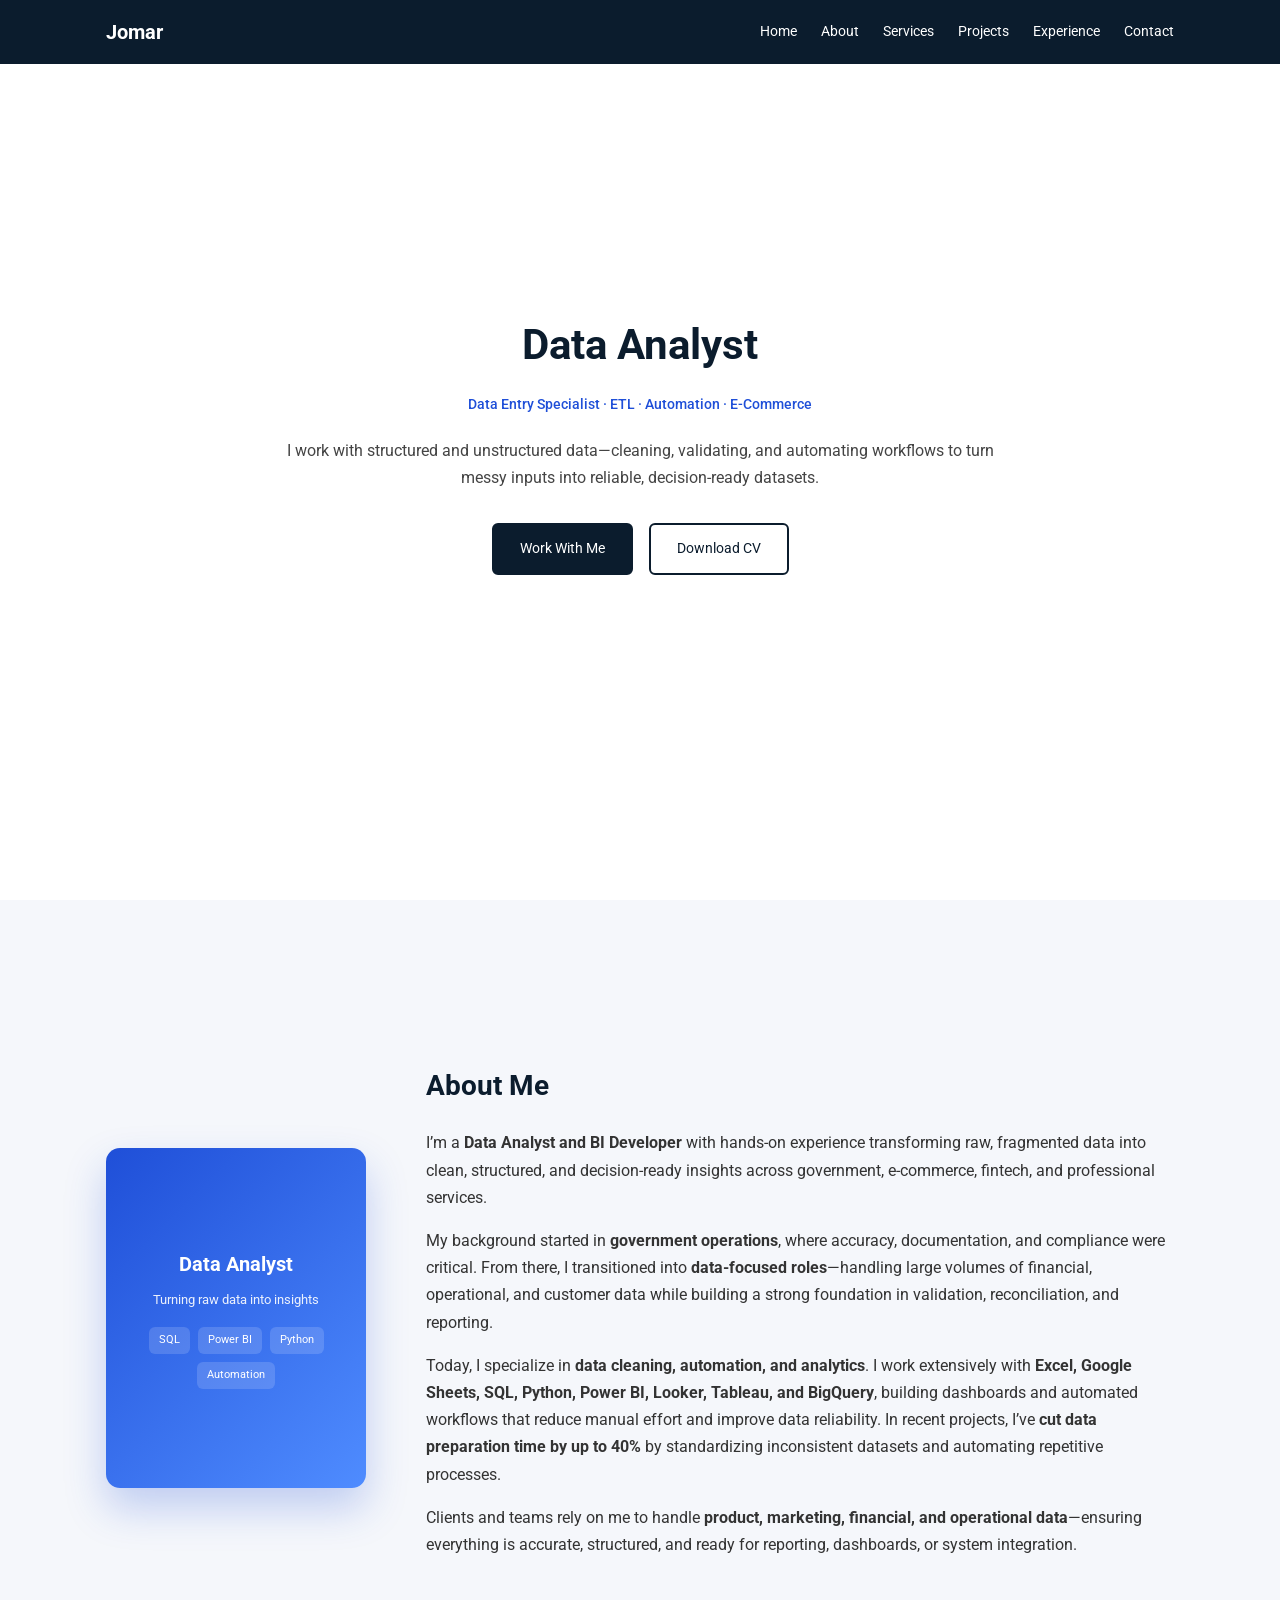
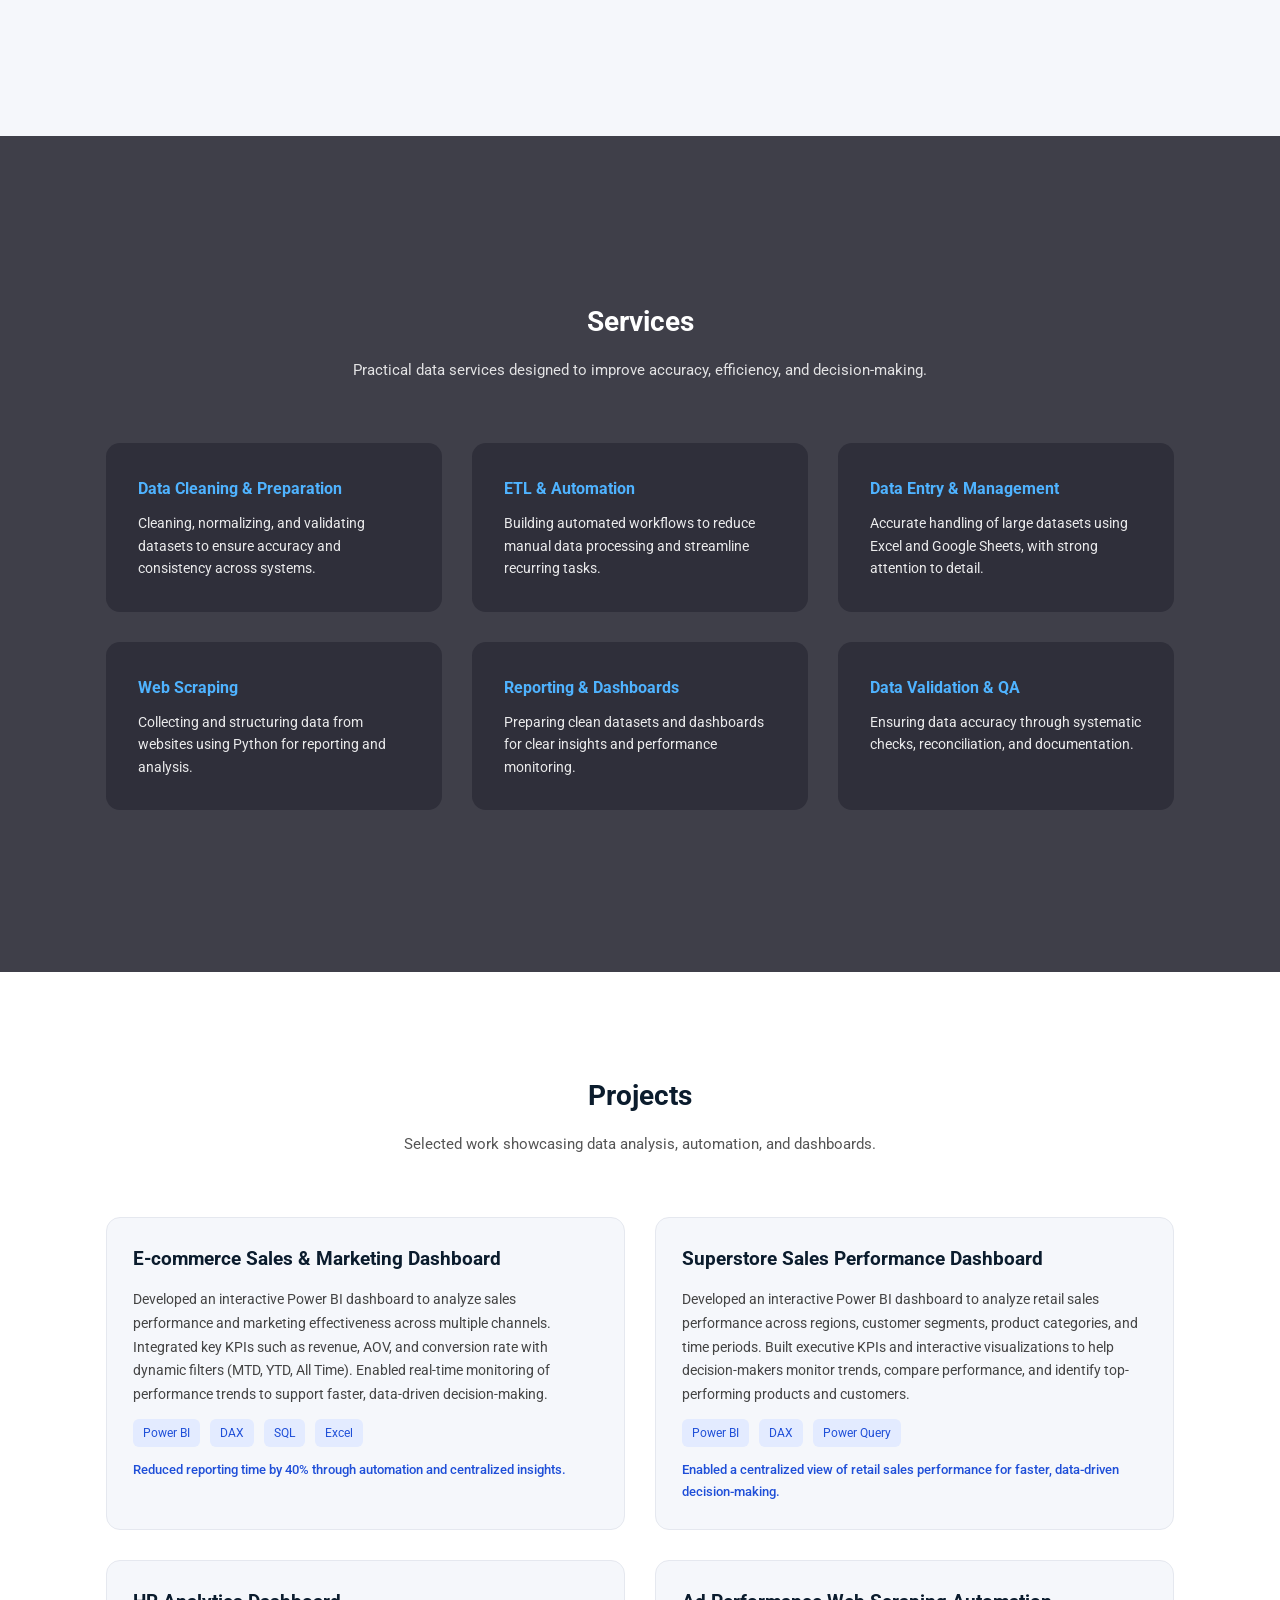
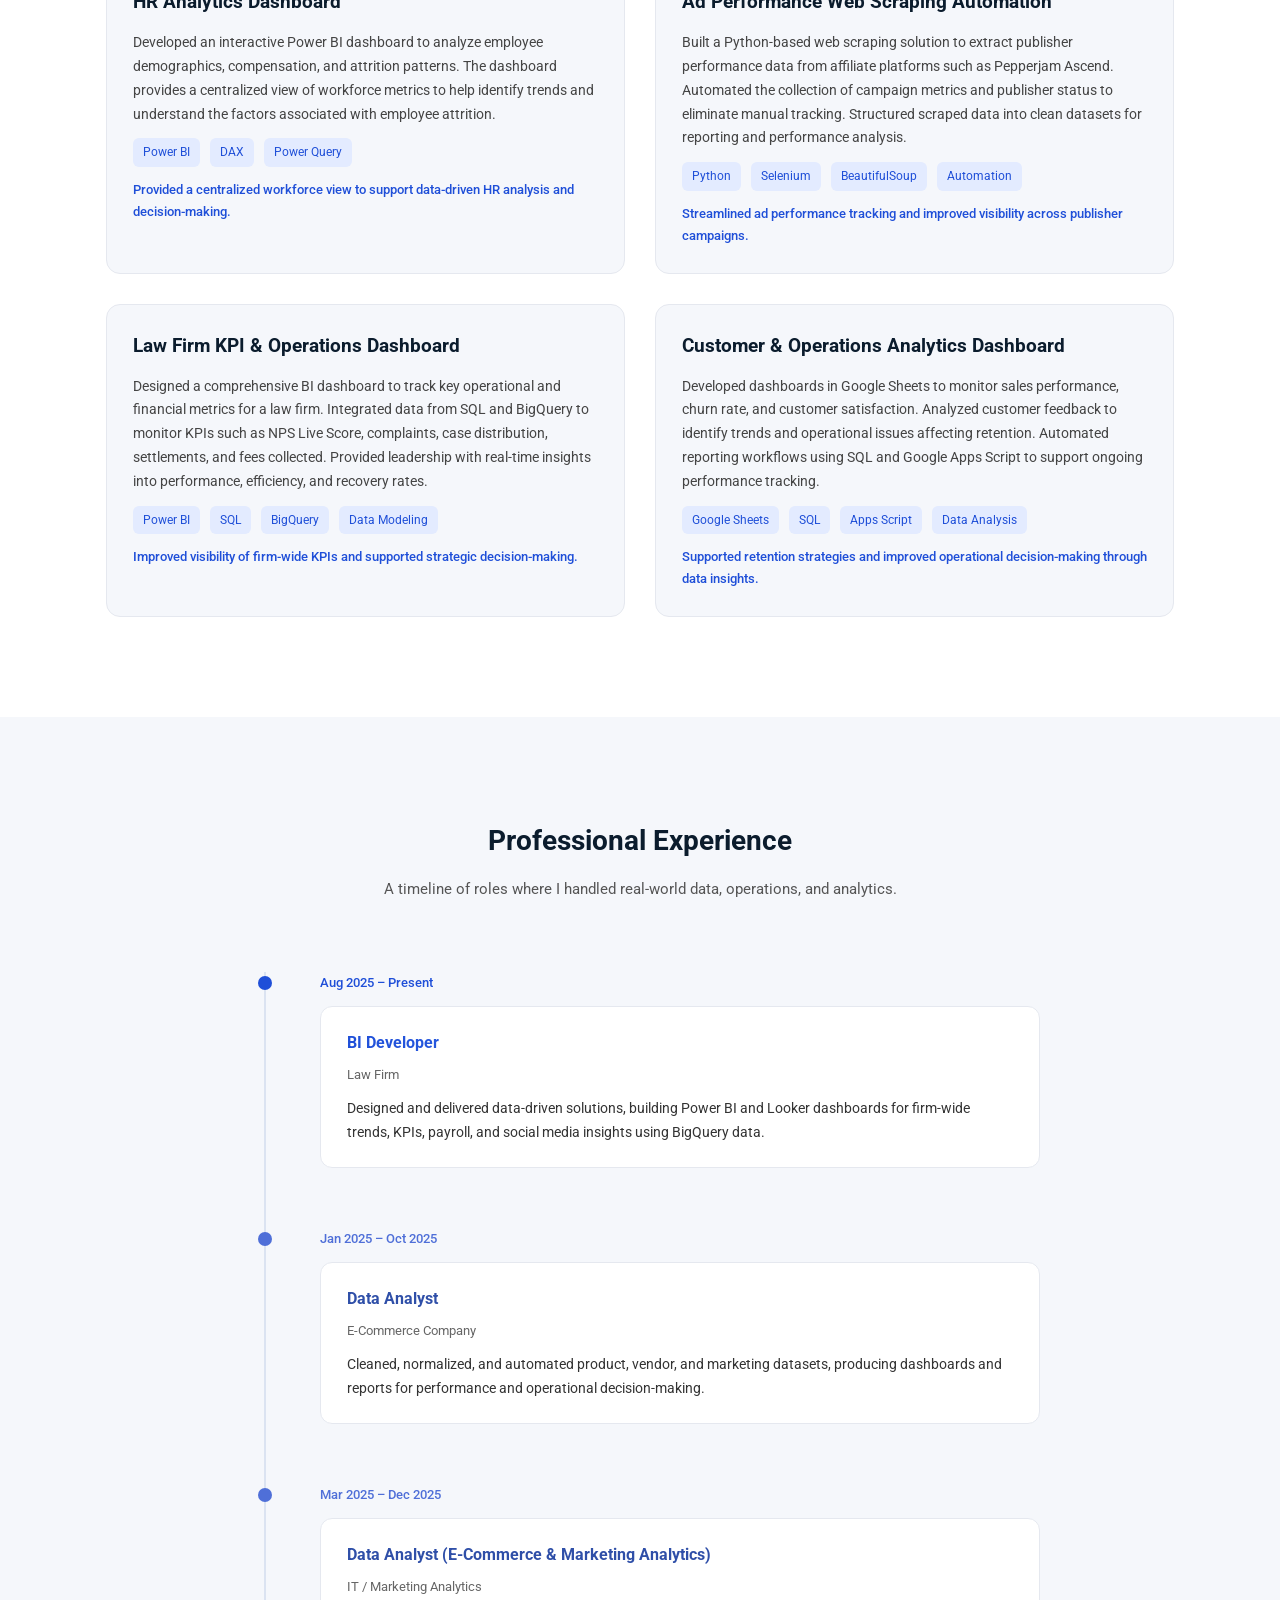
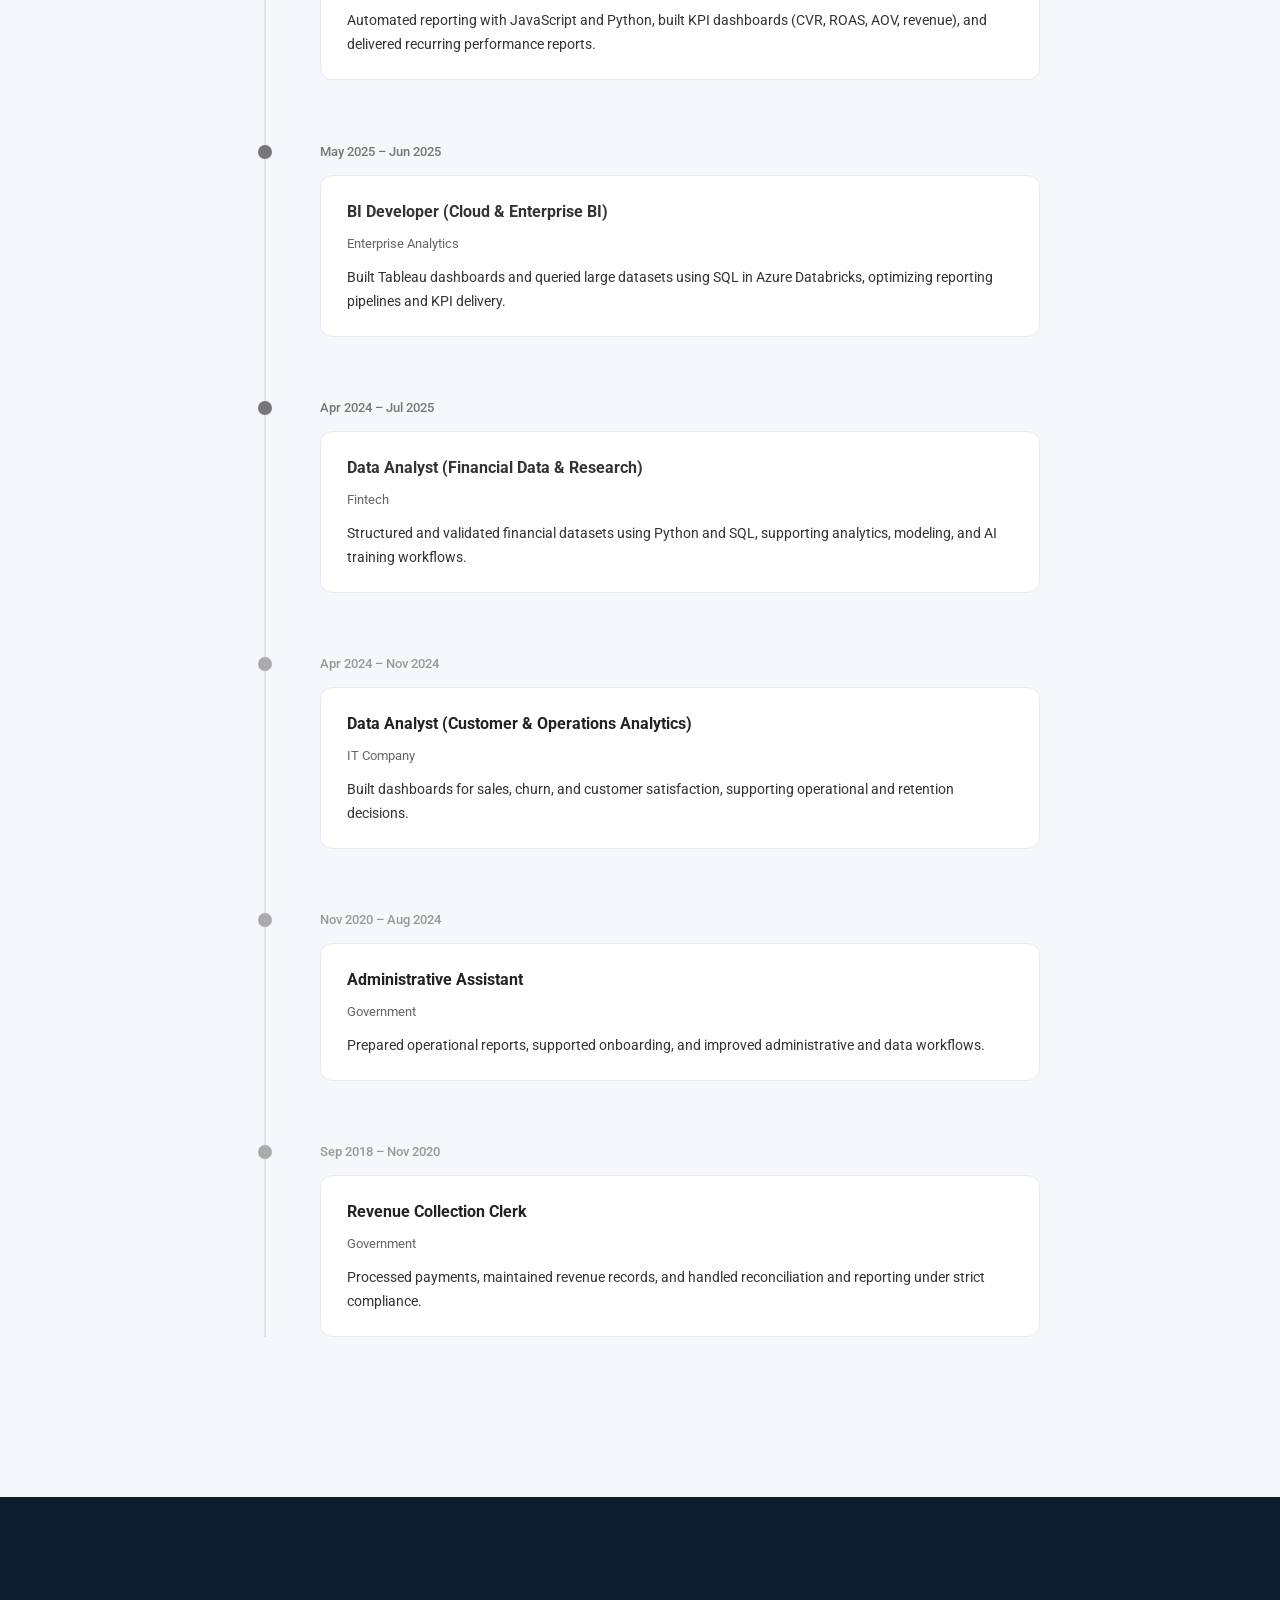
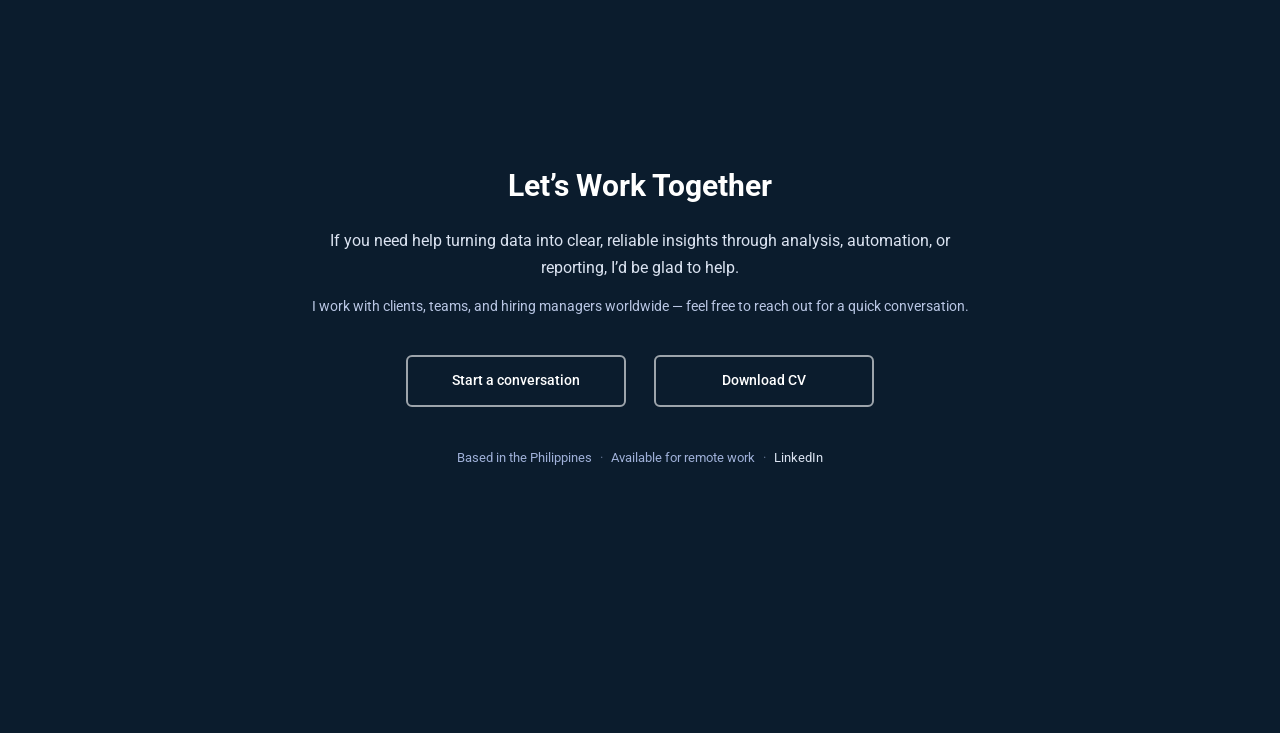
==== index.html @ 163e9704 "Update index.html" ====
<!DOCTYPE html>
<html lang="en">

<head>
  <meta charset="UTF-8" />
  <meta name="viewport" content="width=device-width, initial-scale=1.0" />
  <title>Jomar | Data Analyst</title>

  <!-- Google Font -->
  <link rel="preconnect" href="https://fonts.googleapis.com">
  <link rel="preconnect" href="https://fonts.gstatic.com" crossorigin>
  <link href="https://fonts.googleapis.com/css2?family=Roboto:wght@300;400;500;700&display=swap" rel="stylesheet">

  <link rel="stylesheet" href="style.css" />

</head>

<body>

  <!-- NAV -->
  <header class="nav">
    <div class="container nav-inner">
      <h2 class="logo">
        <a href="/home">Jomar</a>
      </h2>

      <!-- Desktop nav -->
      <nav class="nav-links">
        <a href="/home">Home</a>
        <a href="/about">About</a>
        <a href="/services">Services</a>
        <a href="/projects">Projects</a>
        <a href="/experience">Experience</a>
        <a href="/contact">Contact</a>
      </nav>

      <!-- Hamburger -->
      <button class="hamburger" id="hamburger" aria-label="Open menu">
        ☰
      </button>
    </div>
  </header>

  <!-- Mobile Menu Overlay -->
  <div class="mobile-nav" id="mobileNav">
    <button class="close-btn" id="closeNav">✕</button>

    <nav class="mobile-links">
      <a href="/home">Home</a>
      <a href="/about">About</a>
      <a href="/services">Services</a>
      <a href="/projects">Projects</a>
      <a href="/experience">Experience</a>
      <a href="/contact">Contact</a>
    </nav>
  </div>


  <!-- HOME -->
  <section id="home" class="home section-animate">
    <div class="container home-content">
      <h1>Data Analyst</h1>

      <p class="home-subtitle">
        Data Entry Specialist · ETL · Automation · E-Commerce
      </p>

      <p class="home-description">
        I work with structured and unstructured data—cleaning, validating,
        and automating workflows to turn messy inputs into reliable,
        decision-ready datasets.
      </p>

      <div class="home-actions">
        <a href="/contact" class="btn primary">Work With Me</a>
        <a href="Pajenago_Data_Analyst.pdf" class="btn secondary" download>
          Download CV
        </a>
      </div>
    </div>
  </section>

  <!-- ABOUT -->
  <section id="about" class="about section-animate">
    <div class="container about-grid">

      <!-- PHOTO -->
      <!-- <div class="about-photo">
        <img src="me_img3.png" alt="Jomar illustration">
      </div> -->
      <div class="about-visual">
        <div class="visual-card">
          <h3>Data Analyst</h3>
          <p>Turning raw data into insights</p>

          <div class="visual-tags">
            <span>SQL</span>
            <span>Power BI</span>
            <span>Python</span>
            <span>Automation</span>
          </div>
        </div>
      </div>

      <!-- TEXT -->
      <div class="about-text">
        <h2>About Me</h2>

        <p>
          I’m a <strong>Data Analyst and BI Developer</strong> with hands-on experience
          transforming raw, fragmented data into clean, structured, and decision-ready
          insights across government, e-commerce, fintech, and professional services.
        </p>

        <p>
          My background started in <strong>government operations</strong>, where accuracy,
          documentation, and compliance were critical. From there, I transitioned into
          <strong>data-focused roles</strong>—handling large volumes of financial,
          operational, and customer data while building a strong foundation in validation,
          reconciliation, and reporting.
        </p>

        <p>
          Today, I specialize in <strong>data cleaning, automation, and analytics</strong>.
          I work extensively with <strong>Excel, Google Sheets, SQL, Python, Power BI,
            Looker, Tableau, and BigQuery</strong>, building dashboards and automated workflows
          that reduce manual effort and improve data reliability.
          In recent projects, I’ve <strong>cut data preparation time by up to 40%</strong>
          by standardizing inconsistent datasets and automating repetitive processes.
        </p>

        <p>
          Clients and teams rely on me to handle <strong>product, marketing, financial,
            and operational data</strong>—ensuring everything is accurate, structured,
          and ready for reporting, dashboards, or system integration.
        </p>
      </div>

    </div>
  </section>


  <!-- SERVICES -->
  <section id="services" class="services section-animate">
    <div class="container">

      <div class="services-header">
        <h2>Services</h2>
        <p>
          Practical data services designed to improve accuracy, efficiency,
          and decision-making.
        </p>
      </div>

      <div class="services-grid">

        <div class="service-card">
          <h3>Data Cleaning & Preparation</h3>
          <p>
            Cleaning, normalizing, and validating datasets to ensure accuracy
            and consistency across systems.
          </p>
        </div>

        <div class="service-card">
          <h3>ETL & Automation</h3>
          <p>
            Building automated workflows to reduce manual data processing
            and streamline recurring tasks.
          </p>
        </div>

        <div class="service-card">
          <h3>Data Entry & Management</h3>
          <p>
            Accurate handling of large datasets using Excel and Google Sheets,
            with strong attention to detail.
          </p>
        </div>

        <div class="service-card">
          <h3>Web Scraping</h3>
          <p>
            Collecting and structuring data from websites using Python for
            reporting and analysis.
          </p>
        </div>

        <div class="service-card">
          <h3>Reporting & Dashboards</h3>
          <p>
            Preparing clean datasets and dashboards for clear insights
            and performance monitoring.
          </p>
        </div>

        <div class="service-card">
          <h3>Data Validation & QA</h3>
          <p>
            Ensuring data accuracy through systematic checks, reconciliation,
            and documentation.
          </p>
        </div>

      </div>
    </div>
  </section>


  <!-- PROJECTS -->
  <section id="projects" class="projects section-animate">
    <div class="container">

      <div class="projects-header">
        <h2>Projects</h2>
        <p>Selected work showcasing data analysis, automation, and dashboards.</p>
      </div>

      <div class="projects-grid">

        <!-- 1. E-commerce Dashboard -->
        <div class="project-card" onclick="openModal()">
          <h3>E-commerce Sales & Marketing Dashboard</h3>
          <p class="project-desc">
            Developed an interactive Power BI dashboard to analyze sales performance and marketing effectiveness across
            multiple channels. Integrated key KPIs such as revenue, AOV, and conversion rate with dynamic filters (MTD,
            YTD, All Time). Enabled real-time monitoring of performance trends to support faster, data-driven
            decision-making.
          </p>

          <div class="project-meta">
            <span>Power BI</span>
            <span>DAX</span>
            <span>SQL</span>
            <span>Excel</span>
          </div>

          <p class="project-impact">
            Reduced reporting time by 40% through automation and centralized insights.
          </p>
        </div>

        <!-- 2. Superstore Sales Performance Dashboard -->
        <div class="project-card" onclick="openSuperstoreModal()">
          <h3>Superstore Sales Performance Dashboard</h3>

          <p class="project-desc">
            Developed an interactive Power BI dashboard to analyze retail sales
            performance across regions, customer segments, product categories,
            and time periods. Built executive KPIs and interactive visualizations
            to help decision-makers monitor trends, compare performance, and
            identify top-performing products and customers.
          </p>

          <div class="project-meta">
            <span>Power BI</span>
            <span>DAX</span>
            <span>Power Query</span>
          </div>

          <p class="project-impact">
            Enabled a centralized view of retail sales performance for faster,
            data-driven decision-making.
          </p>
        </div>

        <!-- 3. HR Analytics Dashboard -->
        <div class="project-card" onclick="openHRModal()">

          <h3>HR Analytics Dashboard</h3>

          <p class="project-desc">
            Developed an interactive Power BI dashboard to analyze employee
            demographics, compensation, and attrition patterns. The dashboard
            provides a centralized view of workforce metrics to help identify
            trends and understand the factors associated with employee attrition.
          </p>

          <div class="project-meta">
            <span>Power BI</span>
            <span>DAX</span>
            <span>Power Query</span>
          </div>

          <p class="project-impact">
            Provided a centralized workforce view to support data-driven
            HR analysis and decision-making.
          </p>

        </div>


        <!-- 4. Web Scraping (Ad Performance) -->
        <div class="project-card">
          <h3>Ad Performance Web Scraping Automation</h3>
          <p class="project-desc">
            Built a Python-based web scraping solution to extract publisher performance data from affiliate platforms
            such as Pepperjam Ascend. Automated the collection of campaign metrics and publisher status to eliminate
            manual tracking. Structured scraped data into clean datasets for reporting and performance analysis.
          </p>

          <div class="project-meta">
            <span>Python</span>
            <span>Selenium</span>
            <span>BeautifulSoup</span>
            <span>Automation</span>
          </div>

          <p class="project-impact">
            Streamlined ad performance tracking and improved visibility across publisher campaigns.
          </p>
        </div>


        <!-- 5. Law Firm BI Dashboard -->
        <div class="project-card">
          <h3>Law Firm KPI & Operations Dashboard</h3>
          <p class="project-desc">
            Designed a comprehensive BI dashboard to track key operational and financial metrics for a law firm.
            Integrated data from SQL and BigQuery to monitor KPIs such as NPS Live Score, complaints, case distribution,
            settlements, and fees collected. Provided leadership with real-time insights into performance, efficiency,
            and recovery rates.
          </p>

          <div class="project-meta">
            <span>Power BI</span>
            <span>SQL</span>
            <span>BigQuery</span>
            <span>Data Modeling</span>
          </div>

          <p class="project-impact">
            Improved visibility of firm-wide KPIs and supported strategic decision-making.
          </p>
        </div>


        <!-- 6. Customer & Operations Analytics -->
        <div class="project-card">
          <h3>Customer & Operations Analytics Dashboard</h3>
          <p class="project-desc">
            Developed dashboards in Google Sheets to monitor sales performance, churn rate, and customer satisfaction.
            Analyzed customer feedback to identify trends and operational issues affecting retention. Automated
            reporting workflows using SQL and Google Apps Script to support ongoing performance tracking.
          </p>

          <div class="project-meta">
            <span>Google Sheets</span>
            <span>SQL</span>
            <span>Apps Script</span>
            <span>Data Analysis</span>
          </div>

          <p class="project-impact">
            Supported retention strategies and improved operational decision-making through data insights.
          </p>
        </div>

      </div>

    </div>
  </section>

  <!-- EXPERIENCE -->
  <section id="experience" class="experience section-animate">
    <div class="container">

      <div class="experience-header">
        <h2>Professional Experience</h2>
        <p>A timeline of roles where I handled real-world data, operations, and analytics.</p>
      </div>

      <div class="timeline">

        <div class="timeline-item is-current">
          <div class="timeline-marker"></div>
          <div class="timeline-date">Aug 2025 – Present</div>
          <div class="timeline-content">
            <h3>BI Developer</h3>
            <span>Law Firm</span>
            <p>
              Designed and delivered data-driven solutions, building Power BI and Looker dashboards
              for firm-wide trends, KPIs, payroll, and social media insights using BigQuery data.
            </p>
          </div>
        </div>

        <div class="timeline-item is-recent">
          <div class="timeline-marker"></div>
          <div class="timeline-date">Jan 2025 – Oct 2025</div>
          <div class="timeline-content">
            <h3>Data Analyst</h3>
            <span>E-Commerce Company</span>
            <p>
              Cleaned, normalized, and automated product, vendor, and marketing datasets,
              producing dashboards and reports for performance and operational decision-making.
            </p>
          </div>
        </div>

        <div class="timeline-item is-recent">
          <div class="timeline-marker"></div>
          <div class="timeline-date">Mar 2025 – Dec 2025</div>
          <div class="timeline-content">
            <h3>Data Analyst (E-Commerce & Marketing Analytics)</h3>
            <span>IT / Marketing Analytics</span>
            <p>
              Automated reporting with JavaScript and Python, built KPI dashboards
              (CVR, ROAS, AOV, revenue), and delivered recurring performance reports.
            </p>
          </div>
        </div>

        <div class="timeline-item is-mid">
          <div class="timeline-marker"></div>
          <div class="timeline-date">May 2025 – Jun 2025</div>
          <div class="timeline-content">
            <h3>BI Developer (Cloud & Enterprise BI)</h3>
            <span>Enterprise Analytics</span>
            <p>
              Built Tableau dashboards and queried large datasets using SQL in Azure Databricks,
              optimizing reporting pipelines and KPI delivery.
            </p>
          </div>
        </div>

        <div class="timeline-item is-mid">
          <div class="timeline-marker"></div>
          <div class="timeline-date">Apr 2024 – Jul 2025</div>
          <div class="timeline-content">
            <h3>Data Analyst (Financial Data & Research)</h3>
            <span>Fintech</span>
            <p>
              Structured and validated financial datasets using Python and SQL,
              supporting analytics, modeling, and AI training workflows.
            </p>
          </div>
        </div>

        <div class="timeline-item is-old">
          <div class="timeline-marker"></div>
          <div class="timeline-date">Apr 2024 – Nov 2024</div>
          <div class="timeline-content">
            <h3>Data Analyst (Customer & Operations Analytics)</h3>
            <span>IT Company</span>
            <p>
              Built dashboards for sales, churn, and customer satisfaction,
              supporting operational and retention decisions.
            </p>
          </div>
        </div>

        <div class="timeline-item is-old">
          <div class="timeline-marker"></div>
          <div class="timeline-date">Nov 2020 – Aug 2024</div>
          <div class="timeline-content">
            <h3>Administrative Assistant</h3>
            <span>Government</span>
            <p>
              Prepared operational reports, supported onboarding,
              and improved administrative and data workflows.
            </p>
          </div>
        </div>

        <div class="timeline-item is-old">
          <div class="timeline-marker"></div>
          <div class="timeline-date">Sep 2018 – Nov 2020</div>
          <div class="timeline-content">
            <h3>Revenue Collection Clerk</h3>
            <span>Government</span>
            <p>
              Processed payments, maintained revenue records,
              and handled reconciliation and reporting under strict compliance.
            </p>
          </div>
        </div>

      </div>
    </div>
  </section>

  <!-- CONTACT -->
  <section id="contact" class="contact section-animate">
    <div class="container contact-inner">

      <div class="contact-text">
        <h2>Let’s Work Together</h2>
        <p class="contact-intro">
          If you need help turning data into clear, reliable insights through
          analysis, automation, or reporting, I’d be glad to help.
        </p>

        <p class="contact-sub">
          I work with clients, teams, and hiring managers worldwide — feel free
          to reach out for a quick conversation.
        </p>
      </div>

      <div class="contact-actions">
        <a href="mailto:jomarpajenago@gmail.com" class="btn contact-btn">
          Start a conversation
        </a>

        <a href="Pajenago_Data_Analyst.pdf" class="btn contact-btn" download>
          Download CV
        </a>
      </div>

      <div class="contact-footer">
        <span>Based in the Philippines</span>
        <span class="dot">·</span>
        <span>Available for remote work</span>
        <span class="dot">·</span>
        <a href="https://www.linkedin.com/in/jomarp21/" target="_blank" rel="noopener" class="contact-link">
          LinkedIn
        </a>
      </div>

    </div>
  </section>


  <!-- =========================
     E-COMMERCE
  ========================= -->

  <div class="modal" id="projectModal">
    <div class="modal-overlay" id="modalOverlay"></div>
    <div class="modal-content">
      <button class="modal-close" id="closeModal">✕</button>
      <h2>E-commerce Sales & Marketing Dashboard</h2>
      <p class="modal-tools">
        Power BI · DAX · SQL · Excel · Data Modeling
      </p>

      <div class="modal-image-stack" id="imagestack">

        <img src="images/dashboard-1.png" class="stack-img">
        <img src="images/dashboard-2.png" class="stack-img">
        <!-- <img src="dashboard-3.png" class="stack-img"> -->
        <!-- <img src="dashboard-4.png" class="stack-img"> -->

      </div>

      <div class="modal-section">
        <h3>Problem</h3>
        <p>
          Sales and marketing data were spread across multiple sources (Excel, SQL databases, and platform exports),
          making it difficult to track performance consistently.
          Reporting required manual consolidation, which was time-consuming and prone to inconsistencies. There was no
          unified view of KPIs such as revenue, conversion rate,
          and channel performance, limiting the ability to make timely, data-driven decisions.
        </p>
      </div>

      <div class="modal-section">
        <h3>Process</h3>

        <p>
          I designed and developed an end-to-end BI solution using Power BI to centralize and automate reporting:
        </p>

        <ul class="modal-list">
          <li>Consolidated raw data from multiple sources using SQL and Excel</li>
          <li>Cleaned and transformed datasets to ensure consistency and accuracy</li>
          <li>Built a structured data model optimized for performance and scalability</li>
          <li>Created DAX measures for key KPIs (Revenue, AOV, CVR, ROAS)</li>
          <li>Designed an interactive dashboard with dynamic filters (MTD, YTD, All Time)</li>
          <li>Implemented funnel and channel performance analysis for deeper insights</li>
        </ul>

        <p>
          The dashboard was built with a focus on clarity, usability, and decision-making speed.
        </p>
      </div>

      <div class="modal-section">
        <h3>Result</h3>

        <ul class="modal-list">
          <li>Reduced reporting time by up to 40% through automation</li>
          <li>Enabled real-time monitoring of sales and marketing performance</li>
          <li>Improved visibility into customer behavior and conversion funnel</li>
          <li>Allowed faster identification of high-performing channels and campaigns</li>
        </ul>

        <p>
          This solution transformed fragmented data into a centralized, decision-ready dashboard.
        </p>
      </div>

      <div class="modal-links">
        <a href="https://app.powerbi.com/view?r=eyJrIjoiMjhmNzY0ZGYtMWE3Ny00MjRiLTg5YTktZTdhMDI2ZWIxMWY3IiwidCI6IjRkYTk4NTcxLWRjZWEtNDgzOS04ZmIxLTBiZGQ1ZGM5NjlmOSIsImMiOjEwfQ%3D%3D&pageName=a25546b7f1ff6a643c35"
          target="_blank" class="btn primary">
          View Dashboard
        </a>

        <a href="https://drive.google.com/file/d/1lYGa5QLeiz2apB4A3Ckx4N8zcMsMwau4/view?usp=sharing" target="_blank"
          class="btn secondary">
          View Dataset
        </a>
      </div>
    </div>
  </div>

  <!-- =========================
     SUPERSTORE MODAL
  ========================= -->

  <div class="modal" id="superstoreModal">
    <div class="modal-overlay" id="superstoreModalOverlay"></div>
    <div class="modal-content">
      <button class="modal-close" id="closeSuperstoreModal">✕</button>
      <h2>Superstore Sales Performance Dashboard</h2>
      <p class="modal-tools">
        Power BI · DAX · Power Query · Data Modeling
      </p>


      <!-- IMAGE CAROUSEL -->

      <div class="modal-image-stack" id="superstoreimagestack">
        <img src="/images/superstore-dashboard-overview.png/" class="stack-img" alt="Superstore Dashboard Overview">
        <!-- <img src="images/superstore-dashboard-overview.png" class="stack-img" alt="Superstore Dashboard Overview"> -->
        <img src="images/superstore_sales-trend.png" class="stack-img" alt="Superstore Sales Trend">
        <img src="images/superstore-top-products.png" class="stack-img" alt="Superstore Top Products">
      </div>


      <!-- PROJECT OVERVIEW -->

      <div class="modal-section">

        <h3>Project Overview</h3>

        <p>
          This interactive Power BI dashboard provides business users with
          a comprehensive view of retail sales performance across different
          regions, customer segments, product categories, and time periods.
        </p>

        <p>
          It was designed to help decision-makers monitor sales performance,
          identify trends, evaluate regional performance, and discover
          high-performing products and customers through interactive
          visualizations.
        </p>

      </div>


      <!-- BUSINESS OBJECTIVES -->

      <div class="modal-section">

        <h3>Business Objectives</h3>

        <ul class="modal-list">
          <li>Monitor overall sales performance</li>
          <li>Identify top-performing products and customers</li>
          <li>Compare sales across regions and categories</li>
          <li>Analyze sales trends over time</li>
          <li>Support data-driven business decisions</li>
        </ul>

      </div>


      <!-- BUSINESS QUESTIONS -->

      <div class="modal-section">

        <h3>Business Questions</h3>

        <ul class="modal-list">
          <li>How much revenue was generated?</li>
          <li>How many orders were placed?</li>
          <li>How are sales trending over time?</li>
          <li>Which regions perform best?</li>
          <li>Which products generate the highest sales?</li>
          <li>Who are the top customers?</li>
        </ul>

      </div>


      <!-- KEY FEATURES -->

      <div class="modal-section">

        <h3>Key Features</h3>

        <p><strong>Executive KPIs</strong></p>

        <ul class="modal-list">
          <li>Total Sales</li>
          <li>Total Orders</li>
          <li>Average Order Value</li>
          <li>Average Sales per Day</li>
        </ul>

        <p><strong>Interactive Visualizations</strong></p>

        <ul class="modal-list">
          <li>Monthly Sales Trend</li>
          <li>Sales by Category</li>
          <li>Sales by Region</li>
          <li>Top 10 Products</li>
          <li>Top 10 Customers</li>
        </ul>

        <p><strong>Interactive Filters</strong></p>

        <ul class="modal-list">
          <li>Year</li>
          <li>Region</li>
          <li>Category</li>
          <li>Segment</li>
        </ul>

      </div>


      <!-- DATA & PROCESS -->

      <div class="modal-section">

        <h3>Data & Process</h3>

        <p>
          The report follows a simple star-schema approach consisting of
          an Orders fact table, a Calendar date dimension, and a dedicated
          measures table for DAX calculations.
        </p>

        <ul class="modal-list">
          <li>Validated data types</li>
          <li>Converted and prepared date fields</li>
          <li>Created a Calendar table</li>
          <li>Performed data quality checks</li>
          <li>Created model relationships</li>
          <li>Built custom DAX measures</li>
        </ul>

      </div>


      <!-- RESULT & IMPACT -->

      <div class="modal-section">

        <h3>Result & Impact</h3>

        <p>
          The dashboard provides a centralized and interactive view of
          retail sales performance, making it easier to identify trends,
          compare regions and categories, and discover high-performing
          products and customers.
        </p>

      </div>


      <!-- LINKS -->

      <div class="modal-links">

        <a href="https://app.powerbi.com/view?r=eyJrIjoiMzY3OWY1ZGEtMDZhNS00YzEwLWJiNmEtZDYwMjFjOGE5MTliIiwidCI6IjRkYTk4NTcxLWRjZWEtNDgzOS04ZmIxLTBiZGQ1ZGM5NjlmOSIsImMiOjEwfQ%3D%3D"
          target="_blank" class="btn primary">
          View Dashboard
        </a>

      </div>

    </div>
  </div>


  <!-- =========================
     HR ANALYTICS MODAL
========================= -->

  <div class="modal" id="hrModal">

    <div class="modal-overlay" id="hrModalOverlay"></div>

    <div class="modal-content">

      <button class="modal-close" id="closeHRModal">✕</button>

      <h2>HR Analytics Dashboard</h2>

      <p class="modal-tools">
        Power BI · DAX · Power Query · Data Modeling
      </p>


      <!-- IMAGE CAROUSEL -->

      <div class="modal-image-stack" id="hrimagestack">
        <img src="images/hr-dashboard-overview.png" class="stack-img" alt="HR Analytics Dashboard Overview">
        <img src="images/hr-department-attrition.png" class="stack-img" alt="Department Attrition Analysis">
        <img src="images/hr-compensation-analysis.png" class="stack-img" alt="Average Salary by Department">
        <img src="images/hr-age-group-analysis.png" class="stack-img" alt="Attrition Rate by Age Group">
      </div>


      <!-- PROJECT OVERVIEW -->

      <div class="modal-section">

        <h3>Project Overview</h3>

        <p>
          This interactive HR Analytics dashboard provides an overview of
          employee demographics, compensation, and attrition patterns.
        </p>

        <p>
          The dashboard was designed to help HR teams monitor workforce
          metrics, identify attrition trends, compare departments and job
          roles, and better understand employee characteristics associated
          with turnover.
        </p>

      </div>


      <!-- BUSINESS OBJECTIVES -->

      <div class="modal-section">

        <h3>Business Objectives</h3>

        <ul class="modal-list">
          <li>Monitor overall employee and attrition metrics</li>
          <li>Identify departments with higher attrition</li>
          <li>Analyze attrition across job roles</li>
          <li>Compare compensation across departments</li>
          <li>Understand demographic patterns related to attrition</li>
        </ul>

      </div>


      <!-- BUSINESS QUESTIONS -->

      <div class="modal-section">

        <h3>Business Questions</h3>

        <ul class="modal-list">
          <li>How many employees are in the organization?</li>
          <li>What is the overall attrition rate?</li>
          <li>Which departments have the highest attrition?</li>
          <li>Which job roles experience the most attrition?</li>
          <li>How does average salary vary by department?</li>
          <li>How does attrition vary across age groups?</li>
          <li>What is the relationship between overtime and attrition?</li>
        </ul>

      </div>


      <!-- KEY FEATURES -->

      <div class="modal-section">

        <h3>Key Features</h3>

        <p><strong>Executive KPIs</strong></p>

        <ul class="modal-list">
          <li>Total Employees</li>
          <li>Attrition Rate</li>
          <li>Average Salary</li>
          <li>Average Age</li>
        </ul>


        <p><strong>Interactive Analysis</strong></p>

        <ul class="modal-list">
          <li>Department Attrition</li>
          <li>Job Role Attrition</li>
          <li>Gender Distribution</li>
          <li>Average Salary by Department</li>
          <li>Overtime Impact on Attrition</li>
          <li>Attrition Rate by Age Group</li>
        </ul>


        <p><strong>Interactive Filters</strong></p>

        <ul class="modal-list">
          <li>Department</li>
          <li>Gender</li>
          <li>Job Role</li>
          <li>Business Travel</li>
          <li>Marital Status</li>
        </ul>

      </div>


      <!-- DATA & PROCESS -->

      <div class="modal-section">

        <h3>Data & Process</h3>

        <p>
          The project involved preparing employee data, transforming the
          dataset using Power Query, and creating calculated measures with
          DAX to support workforce and attrition analysis.
        </p>

        <ul class="modal-list">
          <li>Cleaned and prepared employee data</li>
          <li>Validated data types and fields</li>
          <li>Transformed data using Power Query</li>
          <li>Created DAX measures for key metrics</li>
          <li>Built interactive Power BI visualizations</li>
          <li>Added slicers for dynamic analysis</li>
        </ul>

      </div>


      <!-- RESULT & IMPACT -->

      <div class="modal-section">

        <h3>Result & Impact</h3>

        <p>
          The dashboard provides a centralized view of workforce
          performance and attrition, allowing users to quickly identify
          patterns across departments, job roles, demographics,
          compensation, and overtime.
        </p>

      </div>

    </div>

  </div>

  <script src="script.js"></script>
</body>

</html>
---- style.css ----
/* RESET */
* {
  margin: 0;
  padding: 0;
  box-sizing: border-box;
  font-family: 'Roboto', sans-serif;
}

:root {
  --nav-height: 64px;
}

section {
  scroll-margin-top: var(--nav-height);
}

html,
body {
  margin: 0;
  padding: 0;
}

/* BASE */
body {
  background: #ffffff;
  color: #0b1c2d;
  line-height: 1.7;
}

.container {
  max-width: 1100px;
  margin: auto;
  padding: 0 16px;
}

/* NAV */
.nav {
  position: sticky;
  top: 0;
  background: #0b1c2d;
  z-index: 1000;
  height: 64px;
}

.nav-inner {
  height: 64px;
  display: flex;
  justify-content: space-between;
  align-items: center;
}

.logo {
  color: #fff;
  font-size: 20px;
}

.logo a {
  text-decoration: none;
  color: inherit;
  cursor: pointer;
}

.logo a:visited {
  color: inherit;
}

.logo a:hover {
  opacity: 0.8;
}

.nav-links {
  display: flex;
}

.hamburger {
  display: none;
}

.nav-links a {
  color: #fff;
  text-decoration: none;
  margin-left: 24px;
  font-size: 14px;
}

/* HOME */
.home {
  min-height: calc(100vh - 64px);
  display: flex;
  align-items: center;
  text-align: center;
}

.home-content {
  max-width: 760px;
  margin: auto;
  /* transform: translateY(-40px); */
}

.home h1 {
  font-size: 42px;
}

.home-subtitle {
  margin-top: 12px;
  font-size: 14px;
  color: #1f4fd8;
  font-weight: 500;
}

.home-description {
  margin: 20px auto 32px;
  color: #444;
}

/* ABOUT */
.about {
  min-height: calc(100vh - 64px);
  background: #f5f7fb;
  display: flex;
  align-items: center;
}

.about-grid {
  width: 100%;
  display: grid;
  grid-template-columns: 260px 1fr;
  gap: 60px;
  align-items: center;
}

/* .about-photo {
  width: 220px;
  height: 220px;
  border-radius: 50%;
  background: #fff;
  box-shadow: 0 20px 40px rgba(0,0,0,0.12);
  overflow: hidden;
}

.about-photo img {
  width: 100%;
} */

/* .about-photo {
  width: 260px;
  height: 340px;
  border-radius: 14px;
  background: #ffffff;
  box-shadow: 0 18px 40px rgba(0, 0, 0, 0.12);
  border: 1px solid rgba(0, 0, 0, 0.06);
  overflow: hidden;
  flex-shrink: 0;
}

.about-photo img {
  width: 100%;
  height: 100%;
  object-fit: cover;
  transform: scale(1.06);
} */

.about-visual {
  width: 260px;
  height: 340px;
  border-radius: 14px;
  background: linear-gradient(135deg, #1f4fd8, #4f8cff);
  display: flex;
  align-items: center;
  justify-content: center;
  color: #fff;
  box-shadow: 0 20px 40px rgba(31, 79, 216, 0.25);
}

.visual-card {
  text-align: center;
  padding: 20px;
}

.visual-card h3 {
  font-size: 20px;
  margin-bottom: 8px;
}

.visual-card p {
  font-size: 13px;
  opacity: 0.9;
  margin-bottom: 16px;
}

.visual-tags {
  display: flex;
  flex-wrap: wrap;
  gap: 8px;
  justify-content: center;
}

.visual-tags span {
  background: rgba(255,255,255,0.15);
  padding: 4px 10px;
  border-radius: 6px;
  font-size: 11px;
}

.about-text h2 {
  font-size: 28px;
  margin-bottom: 20px;
}

.about-text p {
  margin-bottom: 16px;
  color: #333;
}

.about-subtitle {
  margin: 28px 0 12px;
  font-size: 16px;
  color: #1f4fd8;
}

.about-list {
  margin-left: 18px;
  margin-bottom: 12px;
}

.about-list li {
  margin-bottom: 8px;
  font-size: 14px;
  color: #333;
}


/* SERVICES */
.services {
  background: #3f3f49;
  color: #ffffff;
  padding: 100px 0;
}

.services-header {
  text-align: center;
  max-width: 680px;
  margin: 0 auto 60px;
}

.services-header h2 {
  font-size: 28px;
  margin-bottom: 12px;
  color: #ffffff;
}

.services-header p {
  font-size: 15px;
  opacity: 0.85;
}

.services-grid {
  display: grid;
  grid-template-columns: repeat(3, 1fr);
  gap: 30px;
}

.service-card {
  background: #2f2f3a;
  padding: 32px;
  border-radius: 14px;
  transition: transform 0.25s ease, box-shadow 0.25s ease;
}

.service-card h3 {
  font-size: 16px;
  margin-bottom: 10px;
  color: #4fb3ff;
}

.service-card p {
  font-size: 14px;
  line-height: 1.6;
  opacity: 0.9;
}

/* Desktop hover (subtle) */
@media (hover: hover) {
  .service-card:hover {
    transform: translateY(-6px);
    box-shadow: 0 14px 30px rgba(0, 0, 0, 0.25);
  }
}


/* PROJECTS */
.projects {
  background: #ffffff;
  padding: 100px 0;
}

.projects-header {
  text-align: center;
  max-width: 700px;
  margin: 0 auto 60px;
}

.projects-header h2 {
  font-size: 28px;
  margin-bottom: 12px;
}

.projects-header p {
  font-size: 15px;
  color: #555;
}

.projects-grid {
  display: grid;
  grid-template-columns: repeat(2, 1fr);
  gap: 30px;
}

.project-card {
  background: #f5f7fb;
  padding: 26px;
  border-radius: 14px;
  border: 1px solid #e5e8ef;
  transition: 0.25s ease;
}

.project-card:hover {
  transform: translateY(-6px);
  box-shadow: 0 12px 30px rgba(0, 0, 0, 0.08);
}

.project-desc {
  font-size: 14px;
  color: #444;
  margin: 12px 0;
}

.project-meta {
  display: flex;
  gap: 10px;
  flex-wrap: wrap;
  margin-bottom: 12px;
}

.project-meta span {
  font-size: 12px;
  background: #e3ebff;
  color: #1f4fd8;
  padding: 4px 10px;
  border-radius: 6px;
}

.project-impact {
  font-size: 13px;
  color: #1f4fd8;
  font-weight: 500;
}

.modal {
  position: fixed;
  inset: 0;
  z-index: 3000;
  display: none;
}

.modal.active {
  display: block;
}

.modal-overlay {
  position: absolute;
  inset: 0;
  background: rgba(0, 0, 0, 0.6);
}

.modal-content {
  position: relative;
  max-width: 800px;
  margin: 60px auto;
  background: #ffffff;
  padding: 40px;
  border-radius: 14px;
  z-index: 2;
  max-height: 85vh;
  overflow-y: auto;
}

.modal-close {
  position: absolute;
  top: 16px;
  right: 18px;
  border: none;
  background: none;
  font-size: 20px;
  cursor: pointer;
}

.modal-tools {
  margin: 10px 0 20px;
  font-size: 13px;
  color: #1f4fd8;
}


/* =========================
   MODAL IMAGE STACK
========================= */

.modal-image-stack {
  position: relative;
  width: 100%;
  height: 400px;
  margin: 20px 0;
  overflow: hidden;
  border-radius: 12px;
}

/* base image */
.stack-img {
  position: absolute;
  top: 0;
  left: 50%;
  width: 75%;
  height: 100%;
  object-fit: contain;
  transform: translateX(-50%);
  border-radius: 12px;
  border: 1px solid #ddd;
  cursor: pointer;
  box-shadow: 0 10px 30px rgba(0, 0, 0, 0.12);

  opacity: 1;
  pointer-events: auto;

  transition: transform 0.5s cubic-bezier(0.22, 1, 0.36, 1),
    opacity 0.3s ease;
}

/* CENTER */
.stack-img.center {
  transform: translateX(-50%) scale(1);
  z-index: 3;
  opacity: 1;
  height: 100%;
}

/* RIGHT */
.stack-img.right {
  transform: translateX(40%) scale(0.95);
  z-index: 2;
  opacity: 0.75;
  height: 95%;
  top: 2.5%;
}

/* LEFT */
.stack-img.left {
  transform: translateX(-140%) scale(0.95);
  z-index: 2;
  opacity: 0.75;
  height: 95%;
  top: 2.5%;
}

/* depth effect */
.stack-img.left,
.stack-img.right {
  filter: brightness(0.9);
}

/* hover feedback */
.stack-img.right:hover {
  transform: translateX(40%) scale(0.97);
  opacity: 1;
}

.stack-img.left:hover {
  transform: translateX(-140%) scale(0.97);
  opacity: 1;
}

/* hidden images */
.stack-img:not(.center):not(.left):not(.right) {
  opacity: 0;
  pointer-events: none;
}

/* =========================
   SUPERSTORE CAROUSEL
   IMAGE FIT
========================= */

#superstoreImageStack .stack-img {
  width: 90%;
  height: auto;
  max-height: 100%;
  object-fit: contain;

  left:  50%;
  top: 50%;
}

#superstoreImageStack .stack-img.center {
  height: auto;
  max-height: 100%;
  top: 50%;
  transform: translate(-50%, -50%) scale(1);
}

#superstoreImageStack .stack-img.right {
  height: auto;
  max-height: 95%;
  top: 50%;
  transform: translate(40%, -50%) scale(0.95);
}

#superstoreImageStack .stack-img.left {
  height: auto;
  max-height: 95%;
  top: 50%;
  transform: translate(-140%, -50%) scale(0.95);
}

/* =========================
   HR ANALYTICS CAROUSEL
   IMAGE FIT
========================= */

#hrImageStack .stack-img {
  width: 90%;
  height: auto;
  max-height: 100%;
  object-fit: contain;
  left: 50%;
  top: 50%;
}


/* CENTER */

#hrImageStack .stack-img.center {
  height: auto;
  max-height: 100%;
  top: 50%;
  transform:
    translate(-50%, -50%)
    scale(1);
}


/* RIGHT */

#hrImageStack .stack-img.right {
  height: auto;
  max-height: 95%;
  top: 50%;
  transform:
    translate(40%, -50%)
    scale(0.95);
}


/* LEFT */

#hrImageStack .stack-img.left {
  height: auto;
  max-height: 95%;
  top: 50%;
  transform:
    translate(-140%, -50%)
    scale(0.95);

}

.modal-section {
  margin-top: 20px;
}

.modal-section h3 {
  font-size: 16px;
  margin-bottom: 8px;
}

.modal-section p {
  font-size: 14px;
  color: #444;
  margin-top: 10px;
  margin-bottom: 10px;
}

.modal-links {
  margin-top: 30px;
  display: flex;
  gap: 12px;
  flex-wrap: wrap;
}

.modal-list {
  /* margin-top: 10px; */
  margin-left: 18px;
}

.modal-list li {
  font-size: 14px;
  color: #444;
  /* margin-bottom: 6px; */
}



/* EXPERIENCE */
.experience {
  background: #f5f7fb;
  padding: 100px 0;
}

.experience-header {
  text-align: center;
  max-width: 700px;
  margin: 0 auto 70px;
}

.experience-header h2 {
  font-size: 28px;
  margin-bottom: 12px;
}

.experience-header p {
  font-size: 15px;
  color: #555;
}

/* TIMELINE */
.timeline {
  position: relative;
  max-width: 800px;
  margin: 0 auto;
  padding-left: 40px;
}

.timeline::before {
  content: "";
  position: absolute;
  left: 24px;
  top: 0;
  width: 2px;
  height: 100%;
  background: #dbe3f1;
}

.timeline-item {
  position: relative;
  margin-bottom: 60px;
}

/* Marker */
.timeline-marker {
  position: absolute;
  left: -22px;
  top: 4px;
  /* tweak vertical alignment */
  width: 14px;
  height: 14px;
  border-radius: 50%;
  background: #999;
  /* default (older) */

  transform: scale(0.6);
  transition: transform 0.4s ease-out;
}

/* Date */
.timeline-date {
  margin-left: 40px;
  font-size: 13px;
  font-weight: 500;
  margin-bottom: 12px;
  color: #666;
  /* default (older) */
}

/* Card */
.timeline-content {
  margin-left: 40px;
  background: #ffffff;
  padding: 22px 26px;
  border-radius: 12px;
  border: 1px solid #e5e8ef;
}

.timeline-content h3 {
  font-size: 16px;
  margin-bottom: 4px;
}

.timeline-content span {
  font-size: 13px;
  color: #666;
}

.timeline-content p {
  margin-top: 10px;
  font-size: 14px;
  color: #333;
}

.timeline-item.is-visible .timeline-marker {
  transform: scale(1);
}

/* PRESENT */
.timeline-item.is-current .timeline-marker {
  background: #1f4fd8;
}

.timeline-item.is-current .timeline-date {
  color: #1f4fd8;
}

.timeline-item.is-current h3 {
  background: linear-gradient(90deg, #1f4fd8, #4f8cff);
  -webkit-background-clip: text;
  -webkit-text-fill-color: transparent;
}

/* RECENT */
.timeline-item.is-recent .timeline-marker {
  background: #4f6fd8;
}

.timeline-item.is-recent .timeline-date {
  color: #4f6fd8;
}

.timeline-item.is-recent h3 {
  color: #2f4fa8;
}

/* OLDER */
.timeline-item.is-mid .timeline-marker {
  background: #777;
}

.timeline-item.is-mid .timeline-date {
  color: #777;
}

.timeline-item.is-mid h3 {
  color: #333;
}

/* OLDEST */
.timeline-item.is-old .timeline-marker {
  background: #aaa;
}

.timeline-item.is-old .timeline-date {
  color: #999;
}

.timeline-item.is-old h3 {
  color: #222;
}

/* SCROLL REVEAL – TIMELINE */
.timeline-item {
  opacity: 0;
  transform: translateY(24px);
  transition:
    opacity 0.6s ease-out,
    transform 0.6s ease-out;
  will-change: opacity, transform;
}

.timeline-item.is-visible {
  opacity: 1;
  transform: translateY(0);
}

/* Optional: stagger feel without JS */
.timeline-item:nth-child(1) {
  transition-delay: 0.05s;
}

.timeline-item:nth-child(2) {
  transition-delay: 0.1s;
}

.timeline-item:nth-child(3) {
  transition-delay: 0.15s;
}

.timeline-item:nth-child(4) {
  transition-delay: 0.2s;
}

.timeline-item:nth-child(5) {
  transition-delay: 0.25s;
}

.timeline-item:nth-child(6) {
  transition-delay: 0.3s;
}


/* CONTACT */
.contact {
  background: #0b1c2d;
  color: #ffffff;
  padding: 100px 0;
  min-height: calc(100vh - var(--nav-height));
  display: flex;
  align-items: center;
}

.contact-inner {
  max-width: 720px;
  margin: 0 auto;
  text-align: center;
}

.contact h2 {
  font-size: 30px;
  margin-bottom: 16px;
}

.contact-intro {
  font-size: 16px;
  margin-bottom: 14px;
  color: #dbe3f1;
}

.contact-sub {
  font-size: 14px;
  color: #b9c6e4;
  margin-bottom: 36px;
}

.contact-actions {
  display: flex;
  justify-content: center;
  gap: 16px;
  flex-wrap: wrap;
}

.contact-actions .btn {
  min-width: 160px;
  text-align: center;
}

.contact-actions .btn,
.contact-btn {
  width: 220px;
  /* pick a value you like */
  justify-content: center;
  display: inline-flex;
  align-items: center;
}

.contact-footer {
  margin-top: 40px;
  font-size: 13px;
  color: #9fb0d8;
  display: flex;
  justify-content: center;
  align-items: center;
  gap: 8px;
  flex-wrap: wrap;
}

.contact-footer .dot {
  opacity: 0.6;
}

.contact-footer .contact-link {
  color: #dbe3f1;
  text-decoration: none;
  border-bottom: 1px solid transparent;
  transition: all 0.2s ease;
}

.contact-footer .contact-link:hover {
  color: #ffffff;
  border-bottom-color: rgba(255, 255, 255, 0.6);
}

.contact-btn {
  margin-top: 24px;
  padding: 14px 34px;
  font-size: 15px;
  font-weight: 500;
  background: transparent;
  color: #ffffff;
  border: 2px solid rgba(255, 255, 255, 0.6);
  border-radius: 6px;
  transition: all 0.25s ease;
}

.contact-btn:hover {
  background: #ffffff;
  color: #0b1c2d;
}



/* BUTTONS */
.btn {
  display: inline-block;
  padding: 12px 26px;
  font-size: 14px;
  text-decoration: none;
  border-radius: 6px;
  margin: 0 6px;
}

.primary {
  background: #0b1c2d;
  border: 2px solid #0b1c2d;
  color: #fff;
}

.secondary {
  border: 2px solid #0b1c2d;
  color: #0b1c2d;
}

/* MOBILE NAV OVERLAY */
.mobile-nav {
  position: fixed;
  inset: 0;
  background: #0b1c2d;
  z-index: 2000;

  transform: translateX(100%);
  transition: transform 0.35s ease;
  display: flex;
  flex-direction: column;
  align-items: center;
  justify-content: center;
}

.mobile-nav.active {
  transform: translateX(0);
}

.mobile-links {
  display: flex;
  flex-direction: column;
  gap: 28px;
}

.mobile-links a {
  color: #ffffff;
  font-size: 20px;
  text-decoration: none;
}

/* Close button */
.close-btn {
  position: absolute;
  top: 18px;
  right: 20px;
  background: none;
  border: none;
  color: white;
  font-size: 28px;
  cursor: pointer;
}

/* HAMBURGER ICON */
.hamburger {
  display: none;
  flex-direction: column;
  gap: 6px;
  cursor: pointer;
}

.hamburger span {
  width: 26px;
  height: 3px;
  background: #ffffff;
  border-radius: 2px;
}

/* MOBILE NAV OVERLAY */
.mobile-nav {
  position: fixed;
  inset: 0;
  background: #0b1c2d;
  z-index: 2000;

  display: flex;
  justify-content: center;
  align-items: center;

  transform: translateX(100%);
  transition: transform 0.35s ease;
}

.mobile-nav.active {
  transform: translateX(0);
}

.mobile-nav nav {
  display: flex;
  flex-direction: column;
  gap: 28px;
  text-align: center;
}

.mobile-nav a {
  color: #ffffff;
  font-size: 22px;
  text-decoration: none;
}

/* Section transition base */
.section-animate {
  opacity: 0;
  transform: translateY(8px);
  transition: opacity 0.6s ease, transform 0.6s ease;
}

.section-animate.visible {
  opacity: 1;
  transform: translateY(0);
}


@media (min-width: 769px) {

  html {
    scroll-snap-type: y proximity;
    scroll-behavior: smooth;
  }

  section {
    scroll-snap-align: start;
  }

  .home {
    min-height: calc(100vh - var(--nav-height));
    display: flex;
    align-items: center;
  }

  .home-content {
    transform: translateY(-40px);
  }

  .services {
    min-height: calc(100vh - var(--nav-height));
    display: flex;
    align-items: center;
  }

  .services>.container {
    width: 100%;
  }
}

/* MOBILE */
@media (max-width: 768px) {

  html {
    scroll-snap-type: y proximity;
    scroll-behavior: smooth;
  }

  section {
    scroll-snap-align: start;
  }

  .nav-links {
    display: none;
  }

  .hamburger {
    display: block;
    font-size: 26px;
    background: none;
    border: none;
    color: white;
    cursor: pointer;
  }

  .home {
    min-height: calc(100svh - var(--nav-height));
    display: flex;
    align-items: center;
    padding: 0;
  }

  .home-content {
    transform: none;
  }

  .home h1 {
    font-size: 34px;
  }

  .about {
    min-height: auto;
    display: block;
    padding: 80px 0;
  }

  .about-grid {
    grid-template-columns: 1fr;
    gap: 32px;
    text-align: center;
  }

  .about-visual {
    display: none;
  }

  .about-text {
    max-width: 100%;
  }

  .about-text h2 {
    font-size: 24px;
  }

  .about-text p {
    font-size: 14px;
    margin-bottom: 14px;
  }

  /* Subtitles */
  .about-subtitle {
    margin: 22px 0 10px;
    font-size: 15px;
  }

  /* Lists */
  .about-list {
    margin-left: 0;
    padding-left: 0;
    list-style: none;
  }

  .about-list li {
    font-size: 13.5px;
    margin-bottom: 8px;
    position: relative;
    padding-left: 16px;
    text-align: left;
  }

  .about-list li::before {
    content: "•";
    position: absolute;
    left: 0;
    color: #1f4fd8;
    font-weight: bold;
  }

  .services {
    padding: 70px 0;
  }

  .services-header h2 {
    font-size: 24px;
  }

  .services-grid {
    grid-template-columns: 1fr;
    gap: 20px;
  }

  .service-card {
    padding: 26px;
  }


  /* =========================
   MOBILE (PROJECTS + MODAL)
========================= */

  .project-card {
    cursor: pointer;
  }

  .project-card:active {
    transform: scale(0.98);
  }

  /* PROJECT GRID */
  .projects-grid {
    grid-template-columns: 1fr;
  }

  /* =========================
   MODAL MOBILE
========================= */

  .modal-content {
    width: 100%;
    height: 100dvh;
    max-height: 100dvh;
    margin: 0;
    border-radius: 0;

    padding: 20px 16px 32px;
    padding-top: calc(20px + env(safe-area-inset-top));

    -webkit-overflow-scrolling: touch;
    scroll-behavior: smooth;
    overscroll-behavior: contain;
  }

  /* top spacing fix */
  .modal-content>*:first-child {
    margin-top: 10px;
  }

  /* CLOSE BUTTON */
  .modal-close {
    position: sticky;
    top: 0;
    right: 0;
    margin-left: auto;
    display: block;

    padding: 6px 8px;
    border-radius: 6px;

    background: #fff;
    z-index: 10;
    box-shadow: 0 2px 6px rgba(0, 0, 0, 0.05);
  }

  /* TEXT */
  .modal-section h3 {
    font-size: 15px;
  }

  .modal-section p {
    font-size: 13.5px;
  }

  /* BUTTONS */
  .modal-links {
    display: flex;
    flex-direction: column;
    gap: 10px;
  }

  .modal-links .btn {
    width: 100%;
    text-align: center;
    padding: 14px;
    font-size: 14px;
  }

  /* IMAGE STACK → fallback to vertical */
  .modal-image-stack {
    display: flex;
    overflow-x: auto;
    gap: 12px;
  
    scroll-snap-type: x mandatory;
    -webkit-overflow-scrolling: touch;
  
    padding: 10px 0;
    height: auto;
  }
  
  /* hide scrollbar */
  .modal-image-stack::-webkit-scrollbar {
    display: none;
  }
  
  /* CRITICAL RESET */
  .stack-img {
    position: relative !important;
    left: auto !important;
    top: auto !important;
  
    transform: none !important;
  
    flex: 0 0 85%;
    height: auto;
  
    scroll-snap-align: center;
  
    opacity: 1 !important;
    z-index: auto !important;
  }

  

  /* .stack-img {
    position: relative;
    width: 100%;
    margin-bottom: 14px;
    border-radius: 10px;

    transform: none !important;
    opacity: 1 !important;
  } */


  .timeline {
    padding-left: 20px;
  }

  .timeline::before {
    left: 16px;
  }

  .timeline-marker {
    left: -10px;
    top: 3.5px;
  }

  .timeline-date,
  .timeline-content {
    margin-left: 32px;
  }

  .timeline-item {
    opacity: 1 !important;
    transform: none !important;
    transition: none !important;
    transition-delay: 0s !important;
  }

  .contact {
    padding: 80px 0;
  }

  .contact h2 {
    font-size: 26px;
  }

  .contact-actions {
    flex-direction: column;
    align-items: center;
    /* center column */
    gap: 14px;
  }

  .contact-actions .btn,
  .contact-btn {
    width: 220px;
    /* SAME width as desktop */
    margin: 0;
  }

}
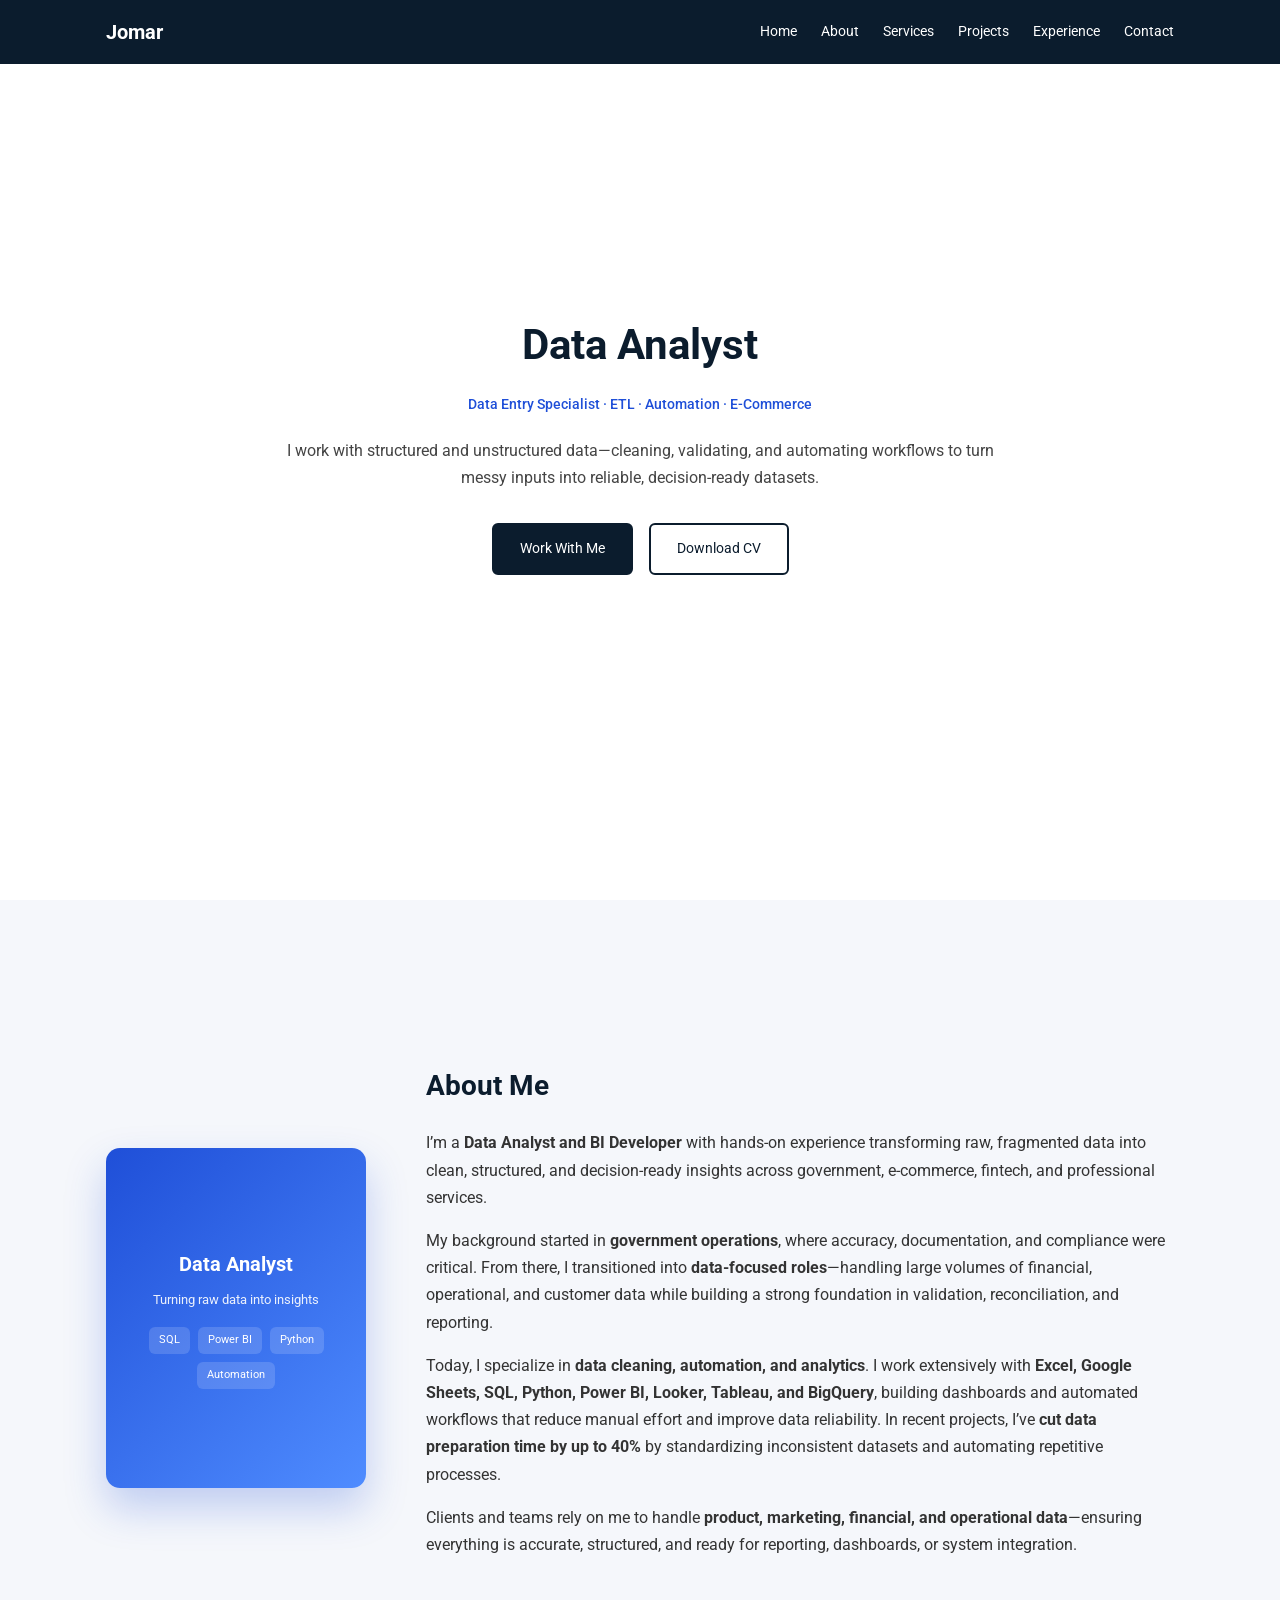
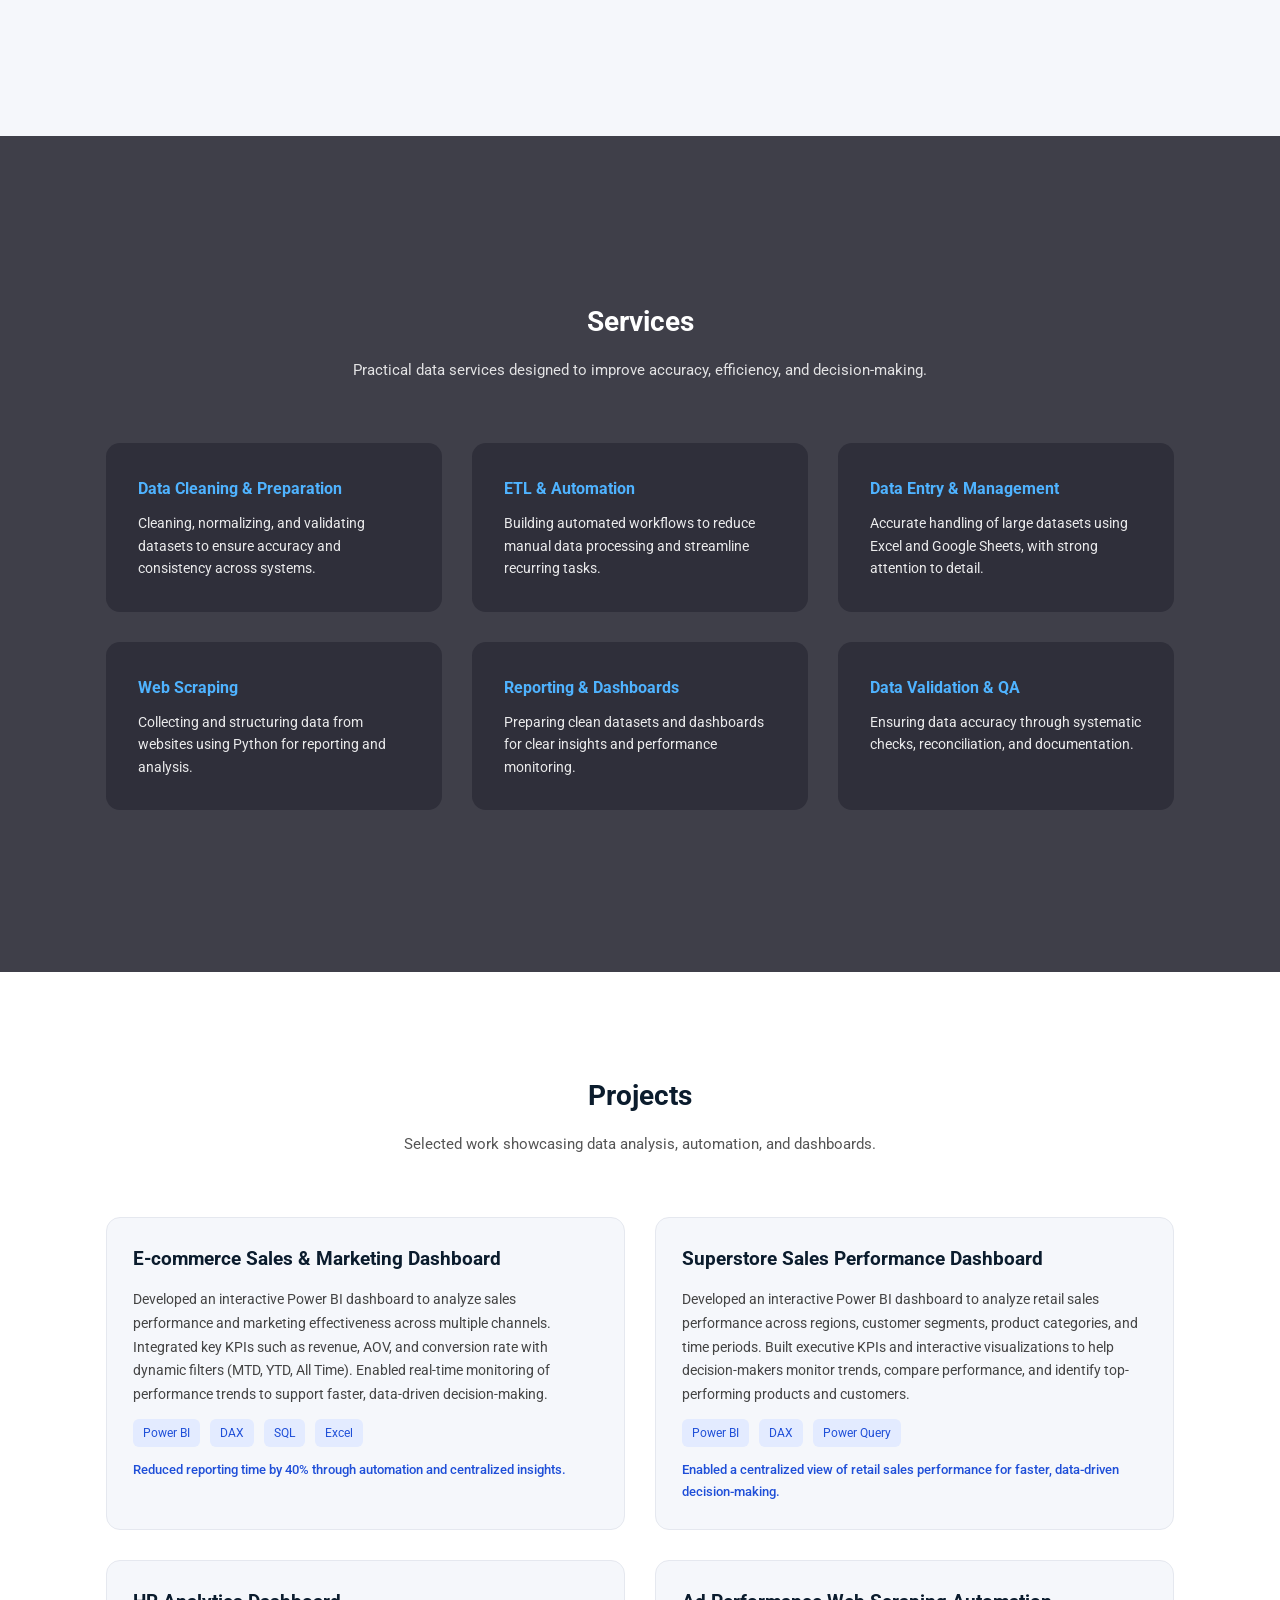
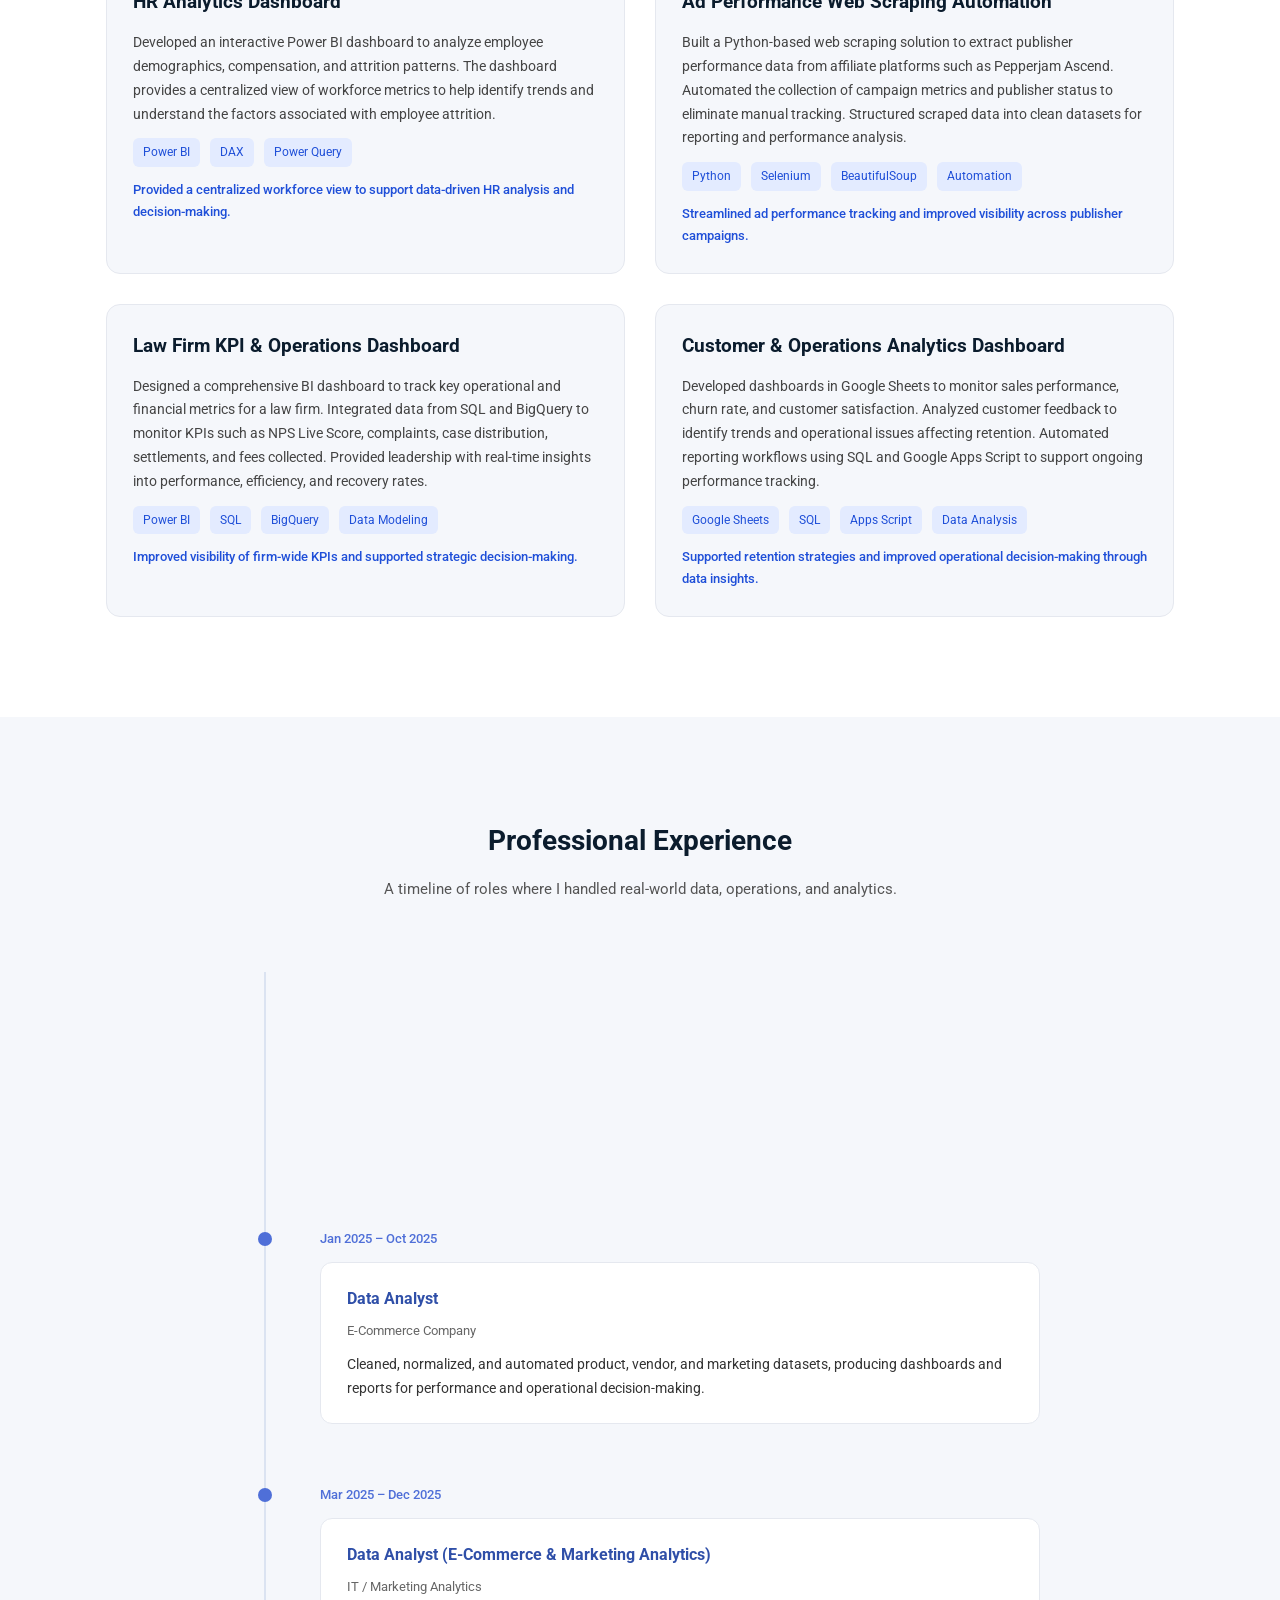
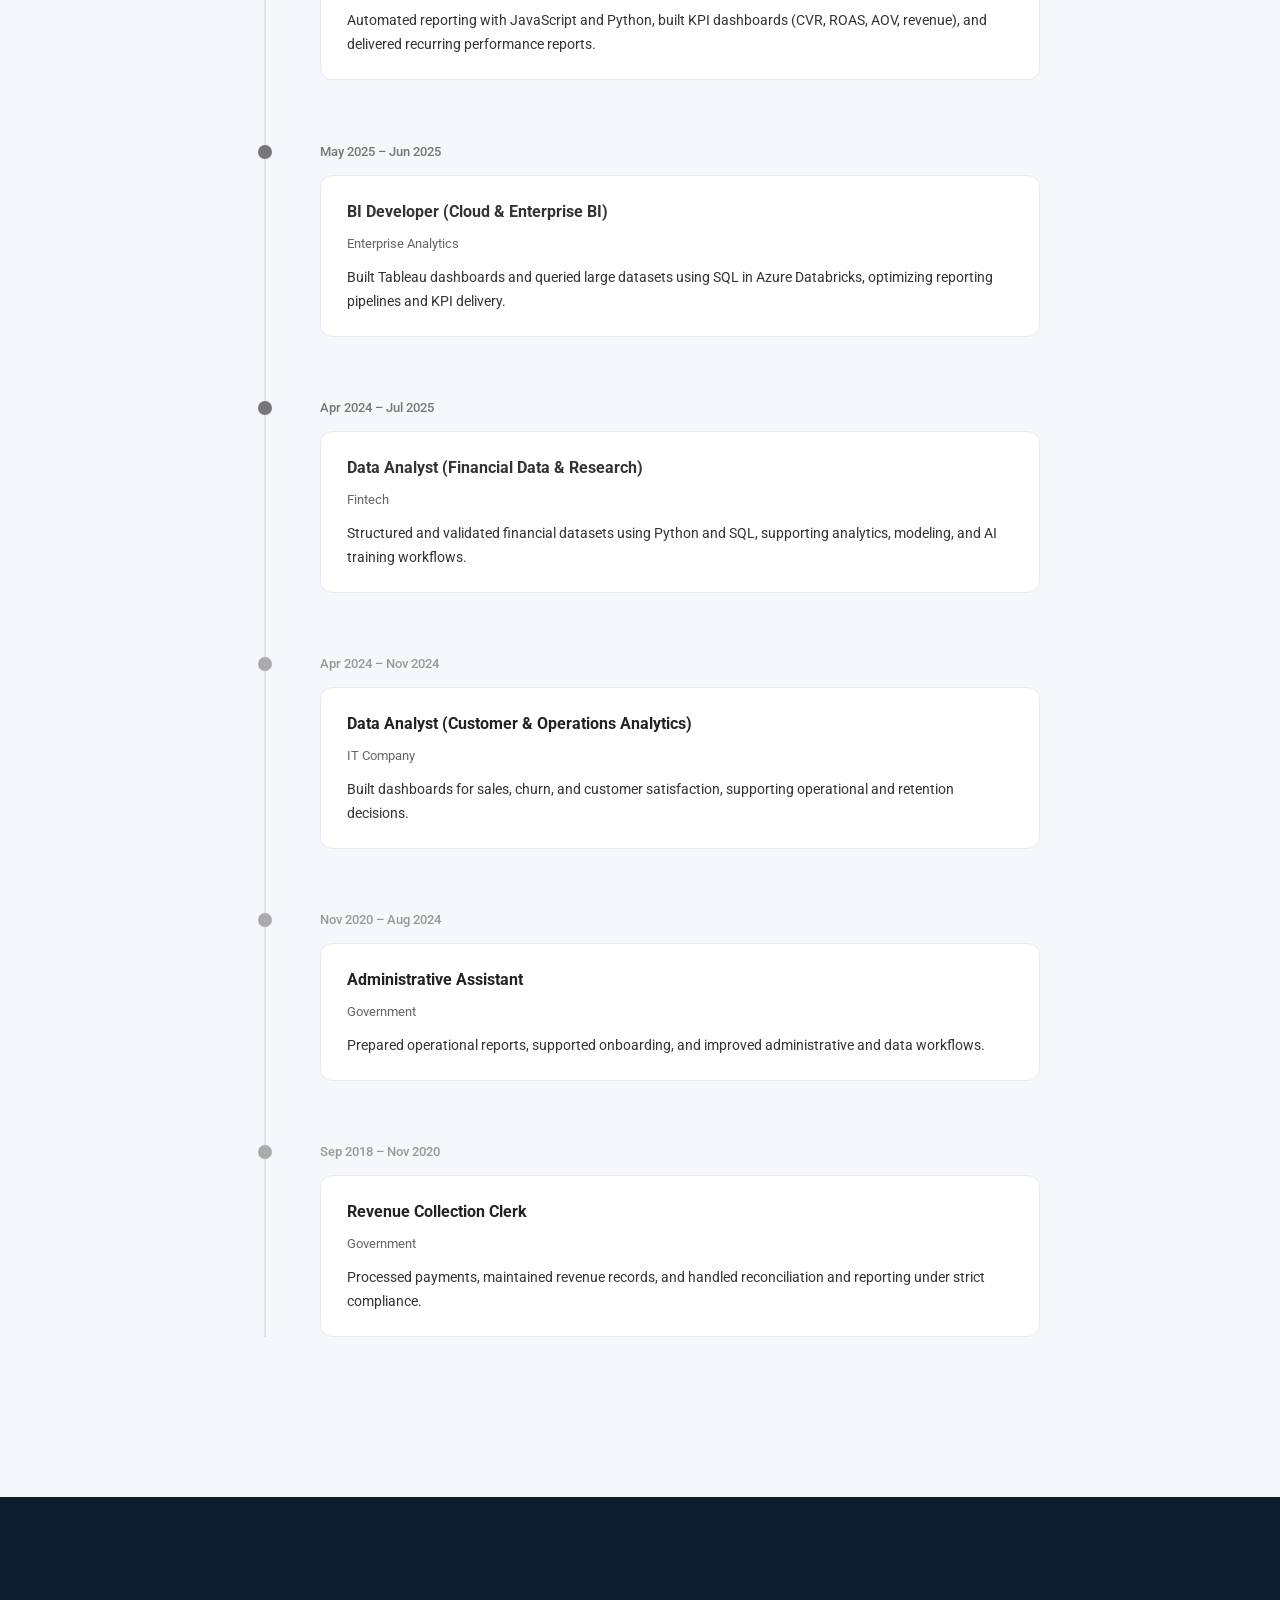
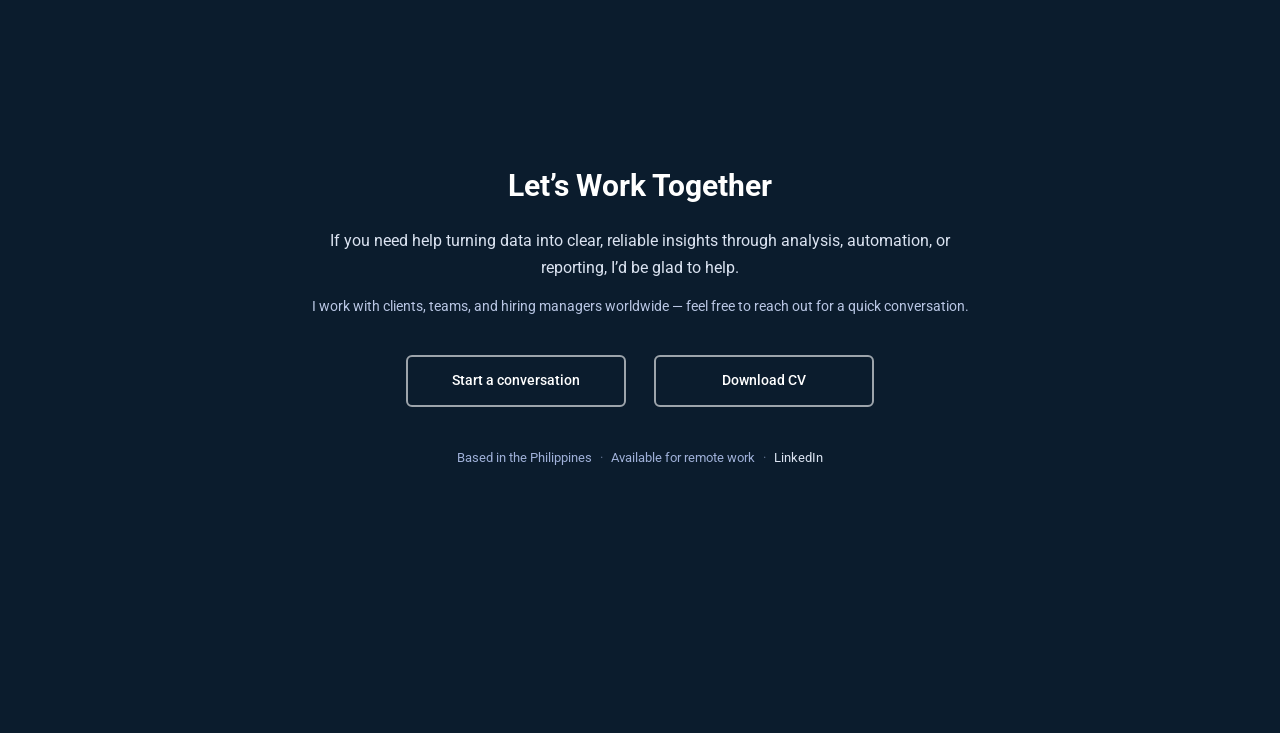
==== commit 65d057af: "Update index.html" ====
--- a/index.html
+++ b/index.html
@@ -534,7 +534,7 @@
         Power BI · DAX · SQL · Excel · Data Modeling
       </p>
 
-      <div class="modal-image-stack" id="imagestack">
+      <div class="modal-image-stack" id="imageStack">
 
         <img src="images/dashboard-1.png" class="stack-img">
         <img src="images/dashboard-2.png" class="stack-img">
@@ -620,9 +620,8 @@
 
       <!-- IMAGE CAROUSEL -->
 
-      <div class="modal-image-stack" id="superstoreimagestack">
-        <img src="/images/superstore-dashboard-overview.png/" class="stack-img" alt="Superstore Dashboard Overview">
-        <!-- <img src="images/superstore-dashboard-overview.png" class="stack-img" alt="Superstore Dashboard Overview"> -->
+      <div class="modal-image-stack" id="superstoreImageStack">
+        <img src="images/superstore-dashboard-overview.png" class="stack-img" alt="Superstore Dashboard Overview">
         <img src="images/superstore_sales-trend.png" class="stack-img" alt="Superstore Sales Trend">
         <img src="images/superstore-top-products.png" class="stack-img" alt="Superstore Top Products">
       </div>
@@ -798,7 +797,7 @@
 
       <!-- IMAGE CAROUSEL -->
 
-      <div class="modal-image-stack" id="hrimagestack">
+      <div class="modal-image-stack" id="hrImageStack">
         <img src="images/hr-dashboard-overview.png" class="stack-img" alt="HR Analytics Dashboard Overview">
         <img src="images/hr-department-attrition.png" class="stack-img" alt="Department Attrition Analysis">
         <img src="images/hr-compensation-analysis.png" class="stack-img" alt="Average Salary by Department">
@@ -943,8 +942,18 @@
 
       </div>
 
+      <!-- LINKS -->
+
+      <div class="modal-links">
+
+        <a href="https://app.powerbi.com/view?r=eyJrIjoiZWYwODA5ZTctZTAwZi00MTY5LWE2ZmItZDYzMzU2YWExOWMxIiwidCI6IjRkYTk4NTcxLWRjZWEtNDgzOS04ZmIxLTBiZGQ1ZGM5NjlmOSIsImMiOjEwfQ%3D%3D"
+          target="_blank" class="btn primary">
+          View Dashboard
+        </a>
+
+      </div>
+
     </div>
-
   </div>
 
   <script src="script.js"></script>
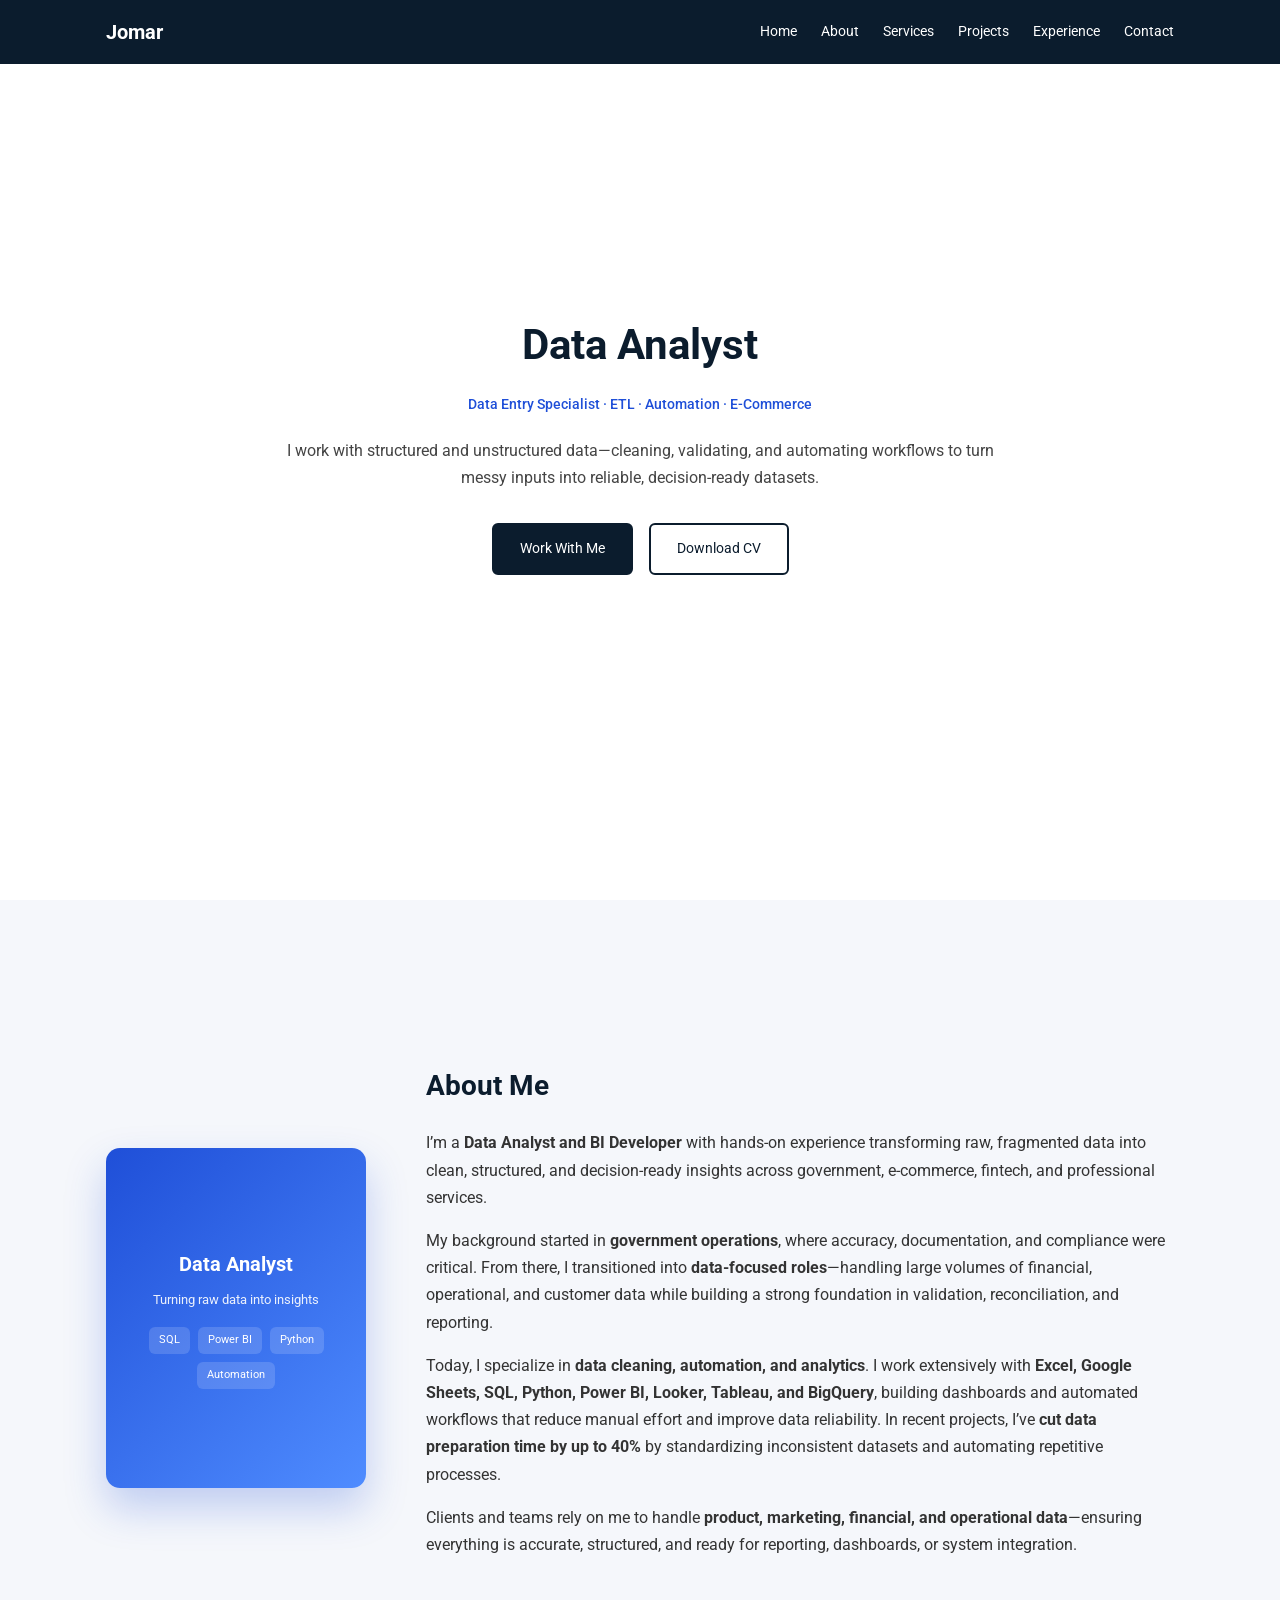
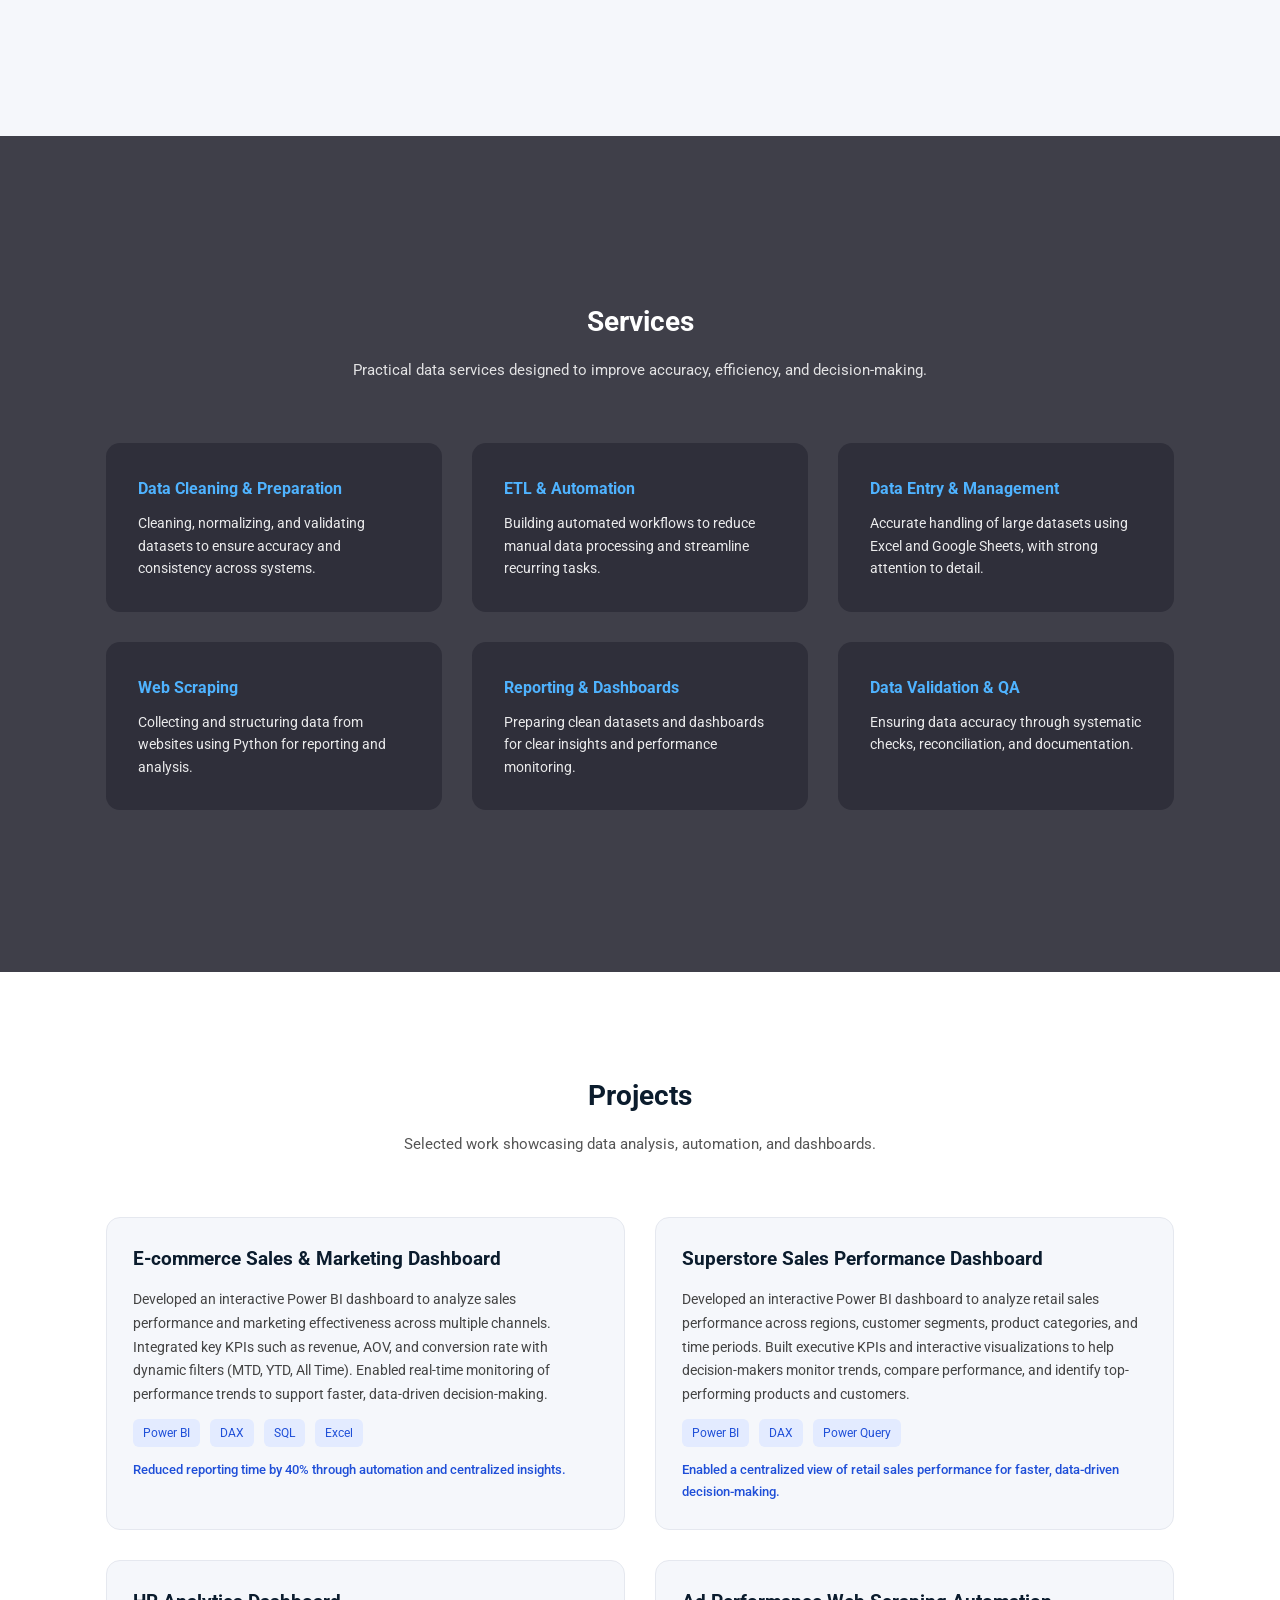
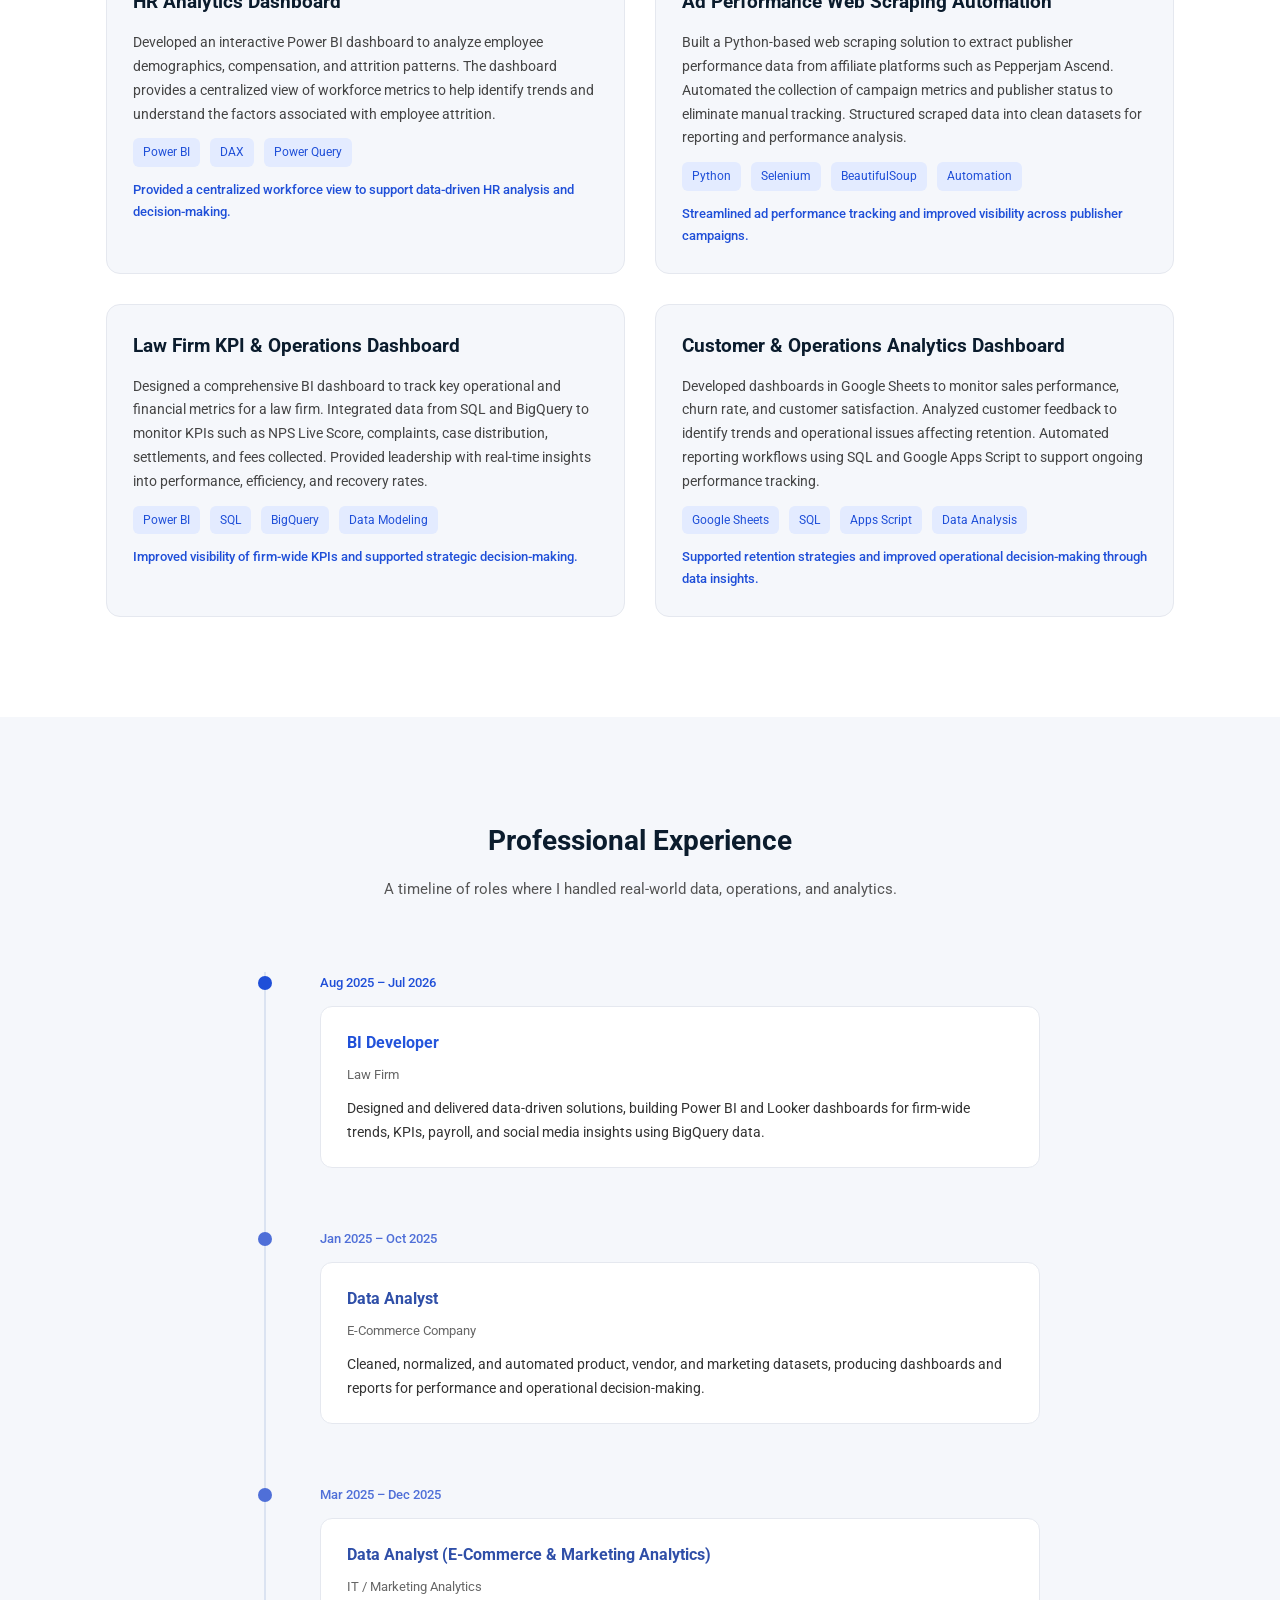
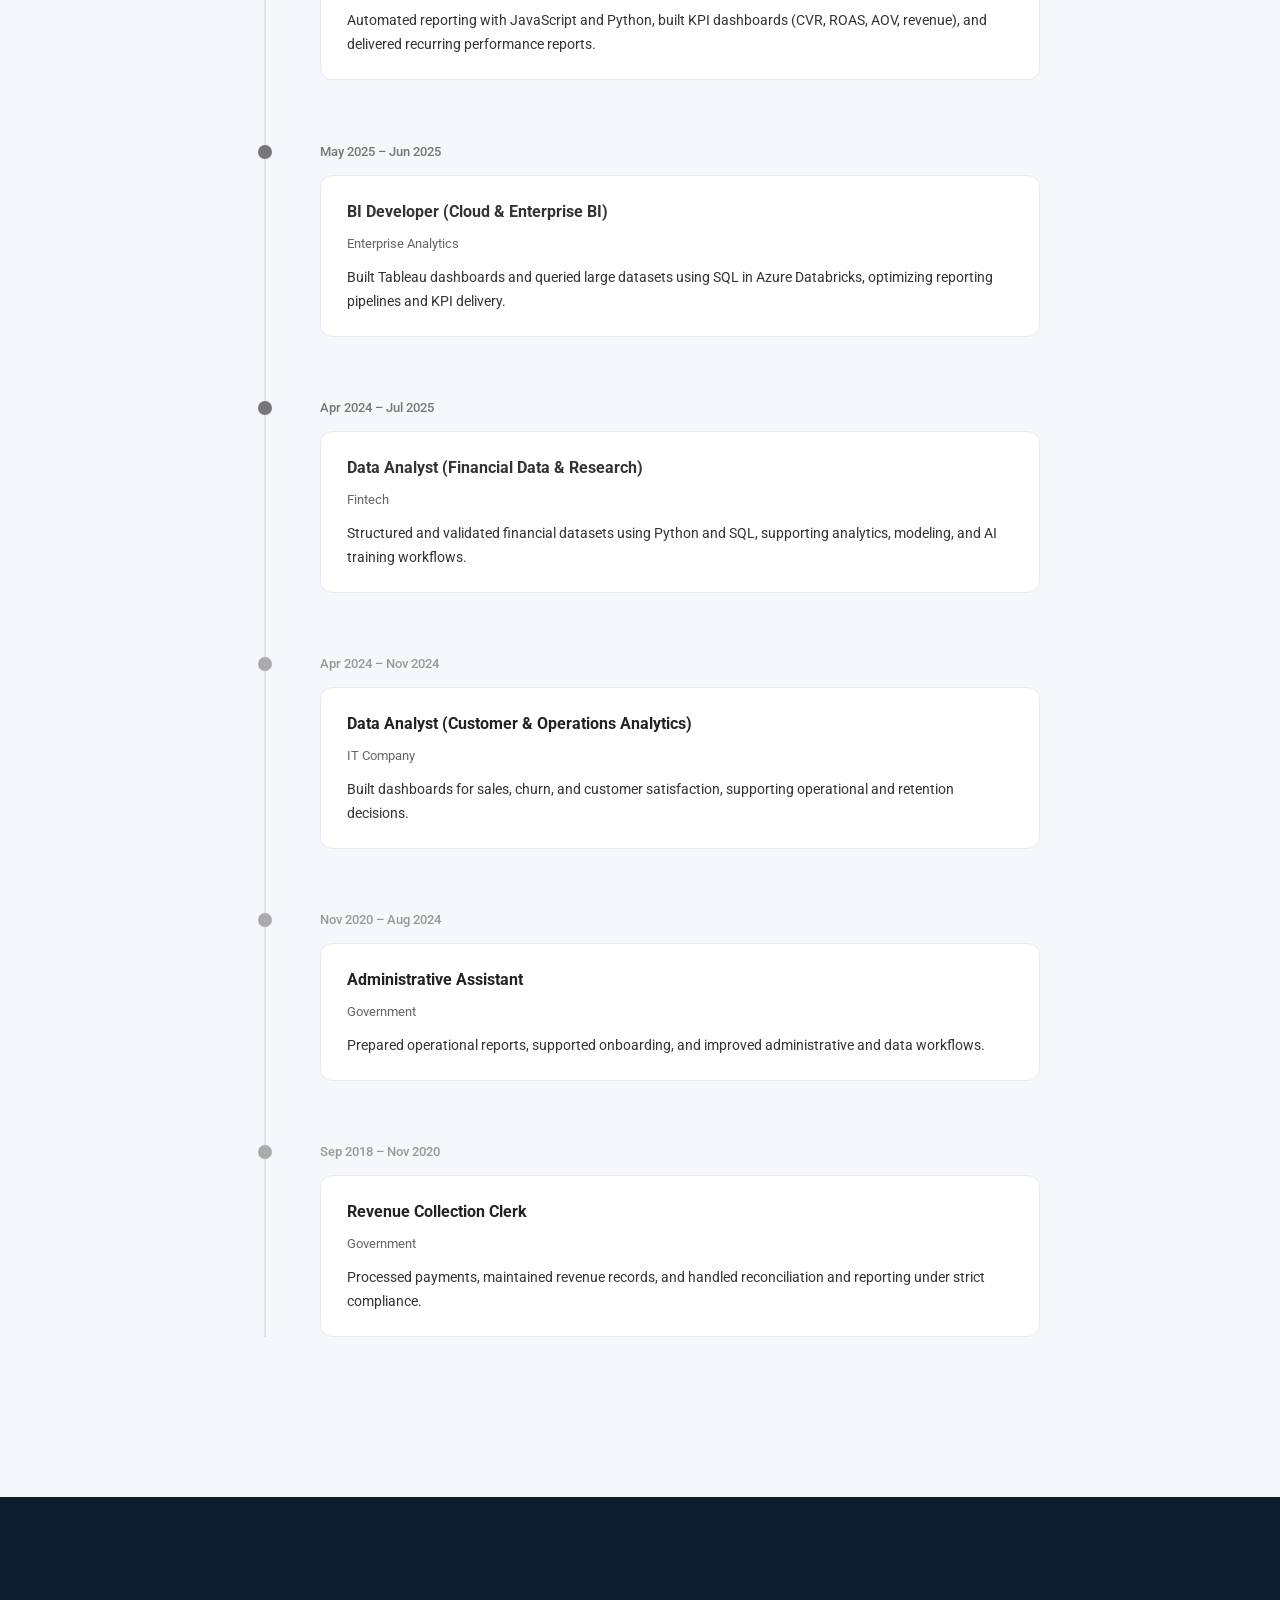
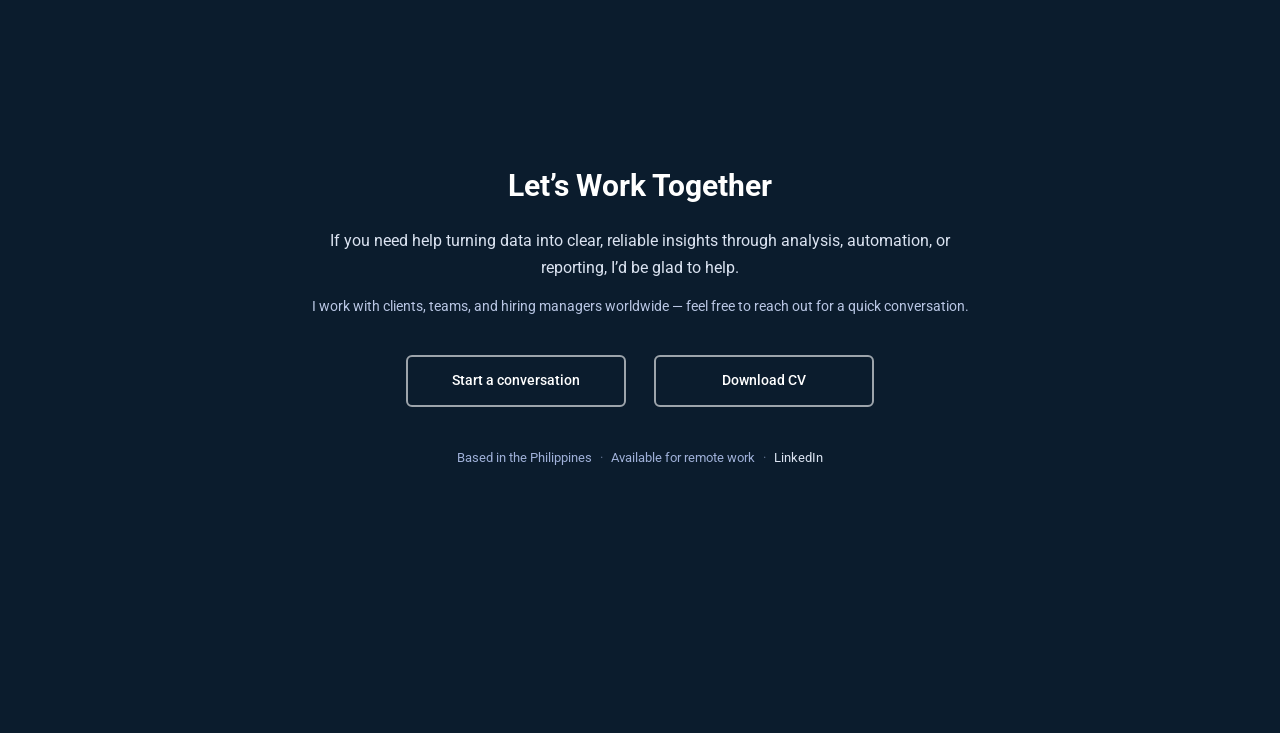
==== commit a93570c1: "Update index.html" ====
--- a/index.html
+++ b/index.html
@@ -374,7 +374,7 @@
 
         <div class="timeline-item is-current">
           <div class="timeline-marker"></div>
-          <div class="timeline-date">Aug 2025 – Present</div>
+          <div class="timeline-date">Aug 2025 – Jul 2026</div>
           <div class="timeline-content">
             <h3>BI Developer</h3>
             <span>Law Firm</span>
